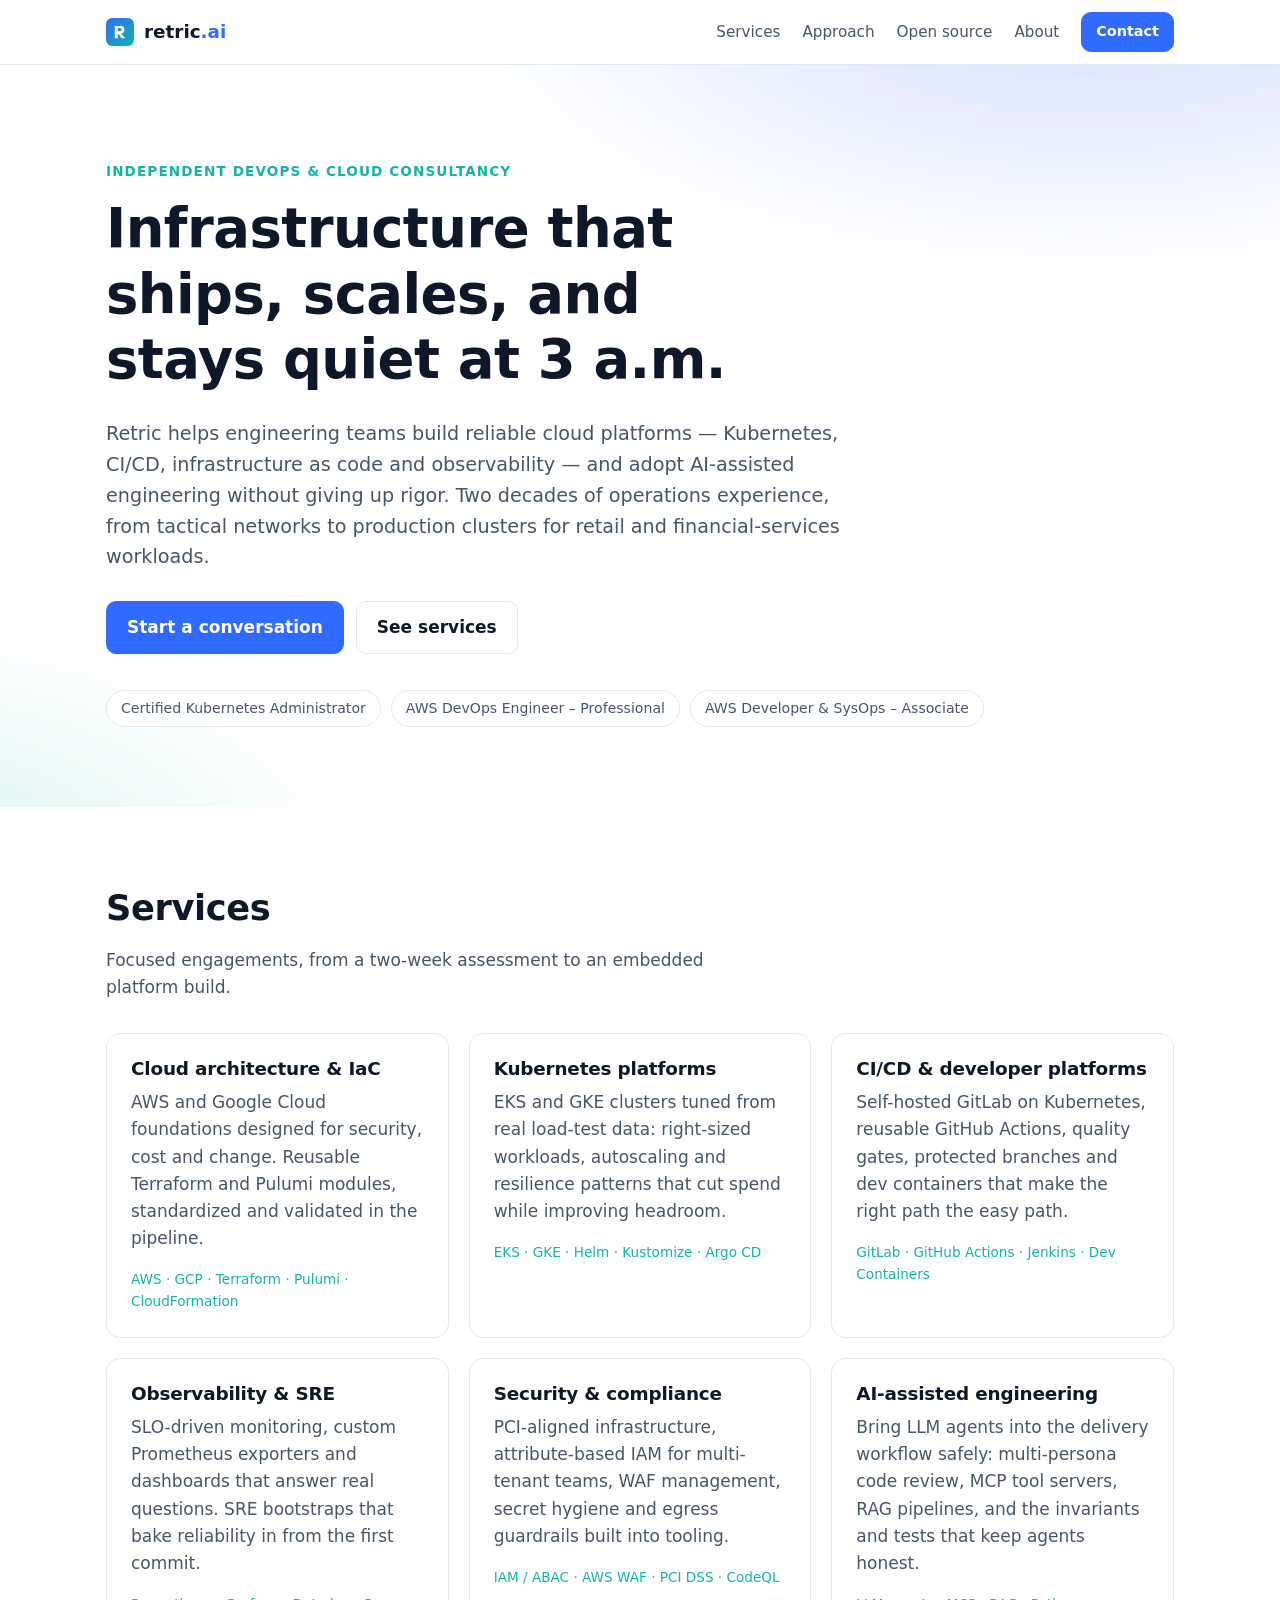
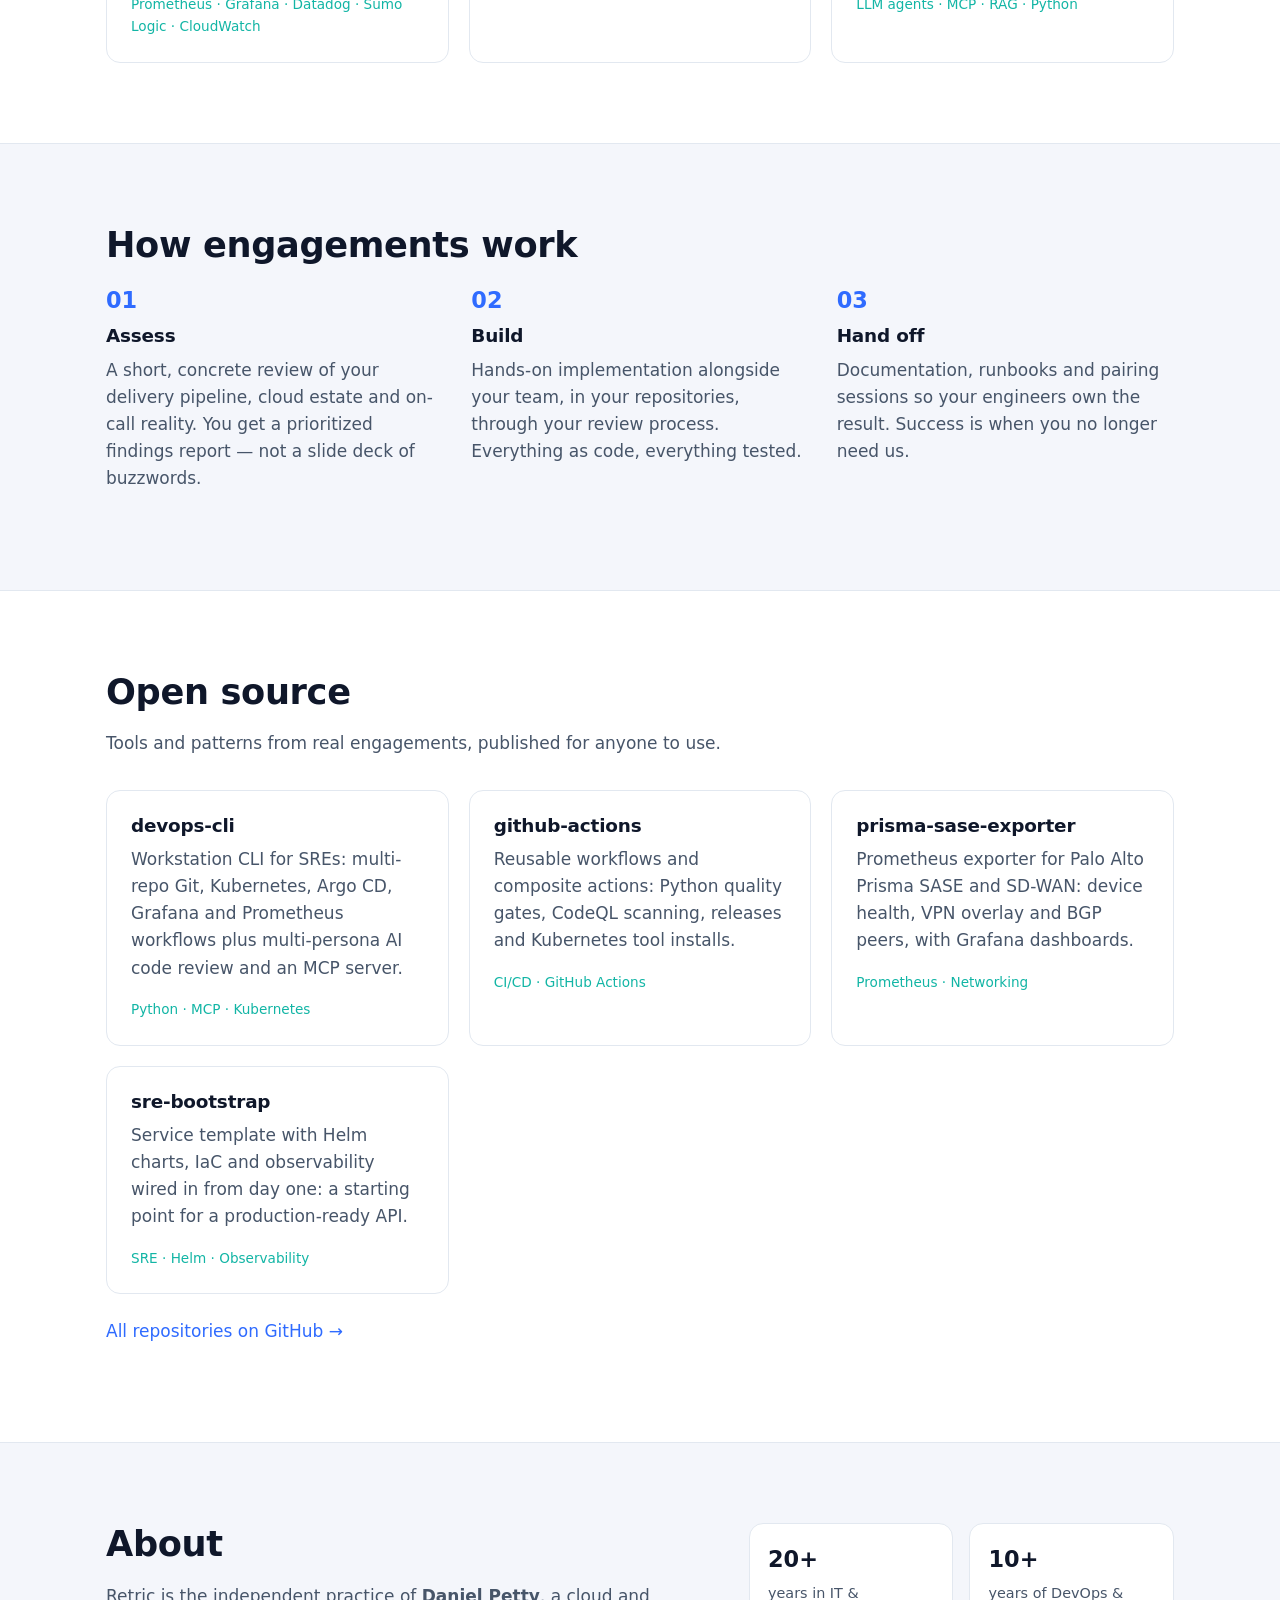
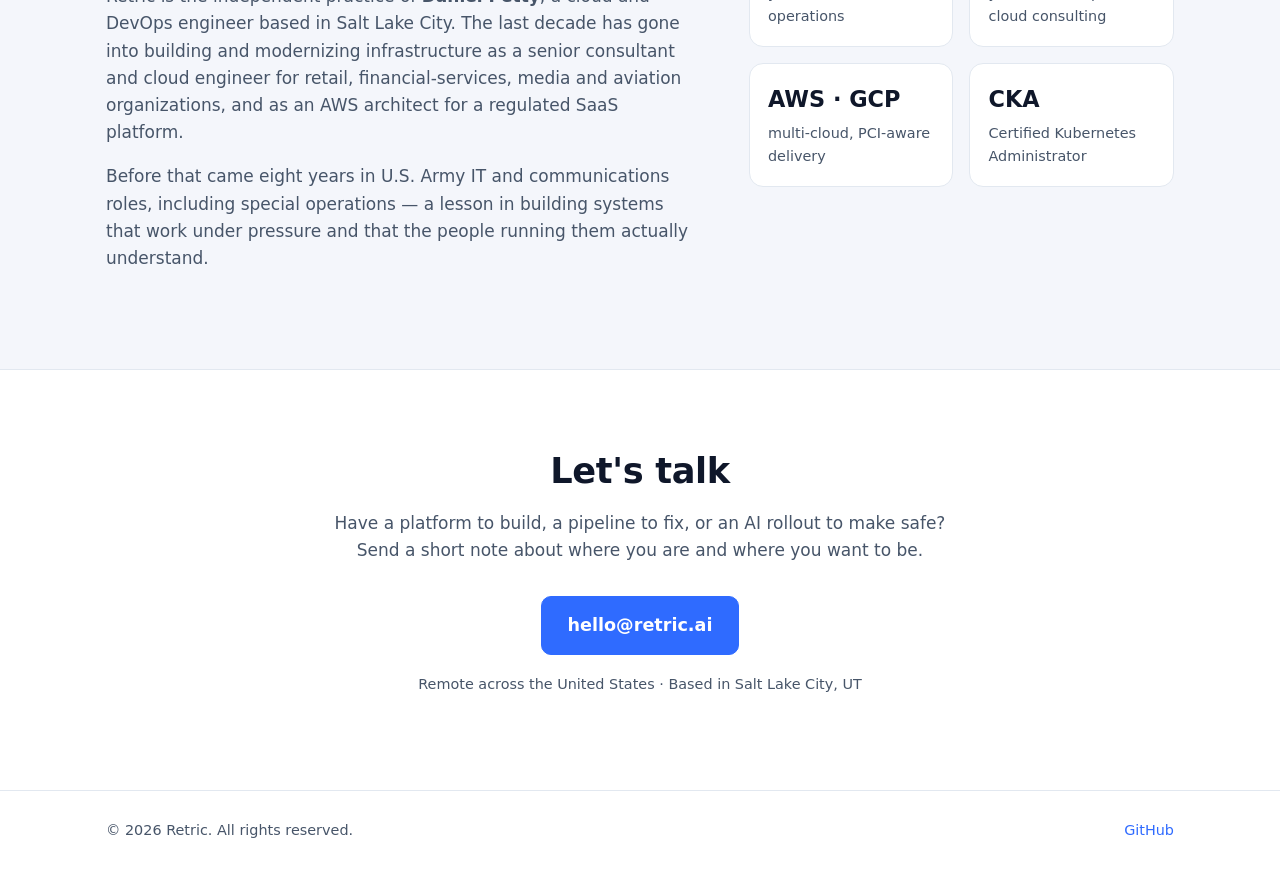
==== index.html @ 3313aa56 "feat: initial retric.ai static site with GitHub Pages deploy Co-Authored-By: Claude Opus 5.5 <norepl" ====
<!doctype html>
<html lang="en">
<head>
  <meta charset="utf-8">
  <meta name="viewport" content="width=device-width, initial-scale=1">
  <title>Retric — DevOps, Cloud &amp; Kubernetes Consulting</title>
  <meta name="description" content="Retric is an independent DevOps consultancy: cloud architecture, Kubernetes platforms, CI/CD, infrastructure as code, observability and AI-assisted engineering.">
  <link rel="canonical" href="https://retric.ai/">
  <meta property="og:type" content="website">
  <meta property="og:title" content="Retric — DevOps, Cloud & Kubernetes Consulting">
  <meta property="og:description" content="Independent consultancy for cloud infrastructure, Kubernetes platforms, CI/CD and SRE.">
  <meta property="og:url" content="https://retric.ai/">
  <meta name="theme-color" content="#0b1020">
  <link rel="icon" href="assets/favicon.svg" type="image/svg+xml">
  <link rel="stylesheet" href="assets/site.css">
  <script type="application/ld+json">
  {
    "@context": "https://schema.org",
    "@type": "ProfessionalService",
    "name": "Retric",
    "url": "https://retric.ai/",
    "founder": {"@type": "Person", "name": "Daniel Petty"},
    "areaServed": "Remote — United States",
    "address": {"@type": "PostalAddress", "addressLocality": "Salt Lake City", "addressRegion": "UT", "addressCountry": "US"},
    "knowsAbout": ["DevOps", "Kubernetes", "AWS", "Google Cloud", "Terraform", "CI/CD", "Site Reliability Engineering", "Observability"]
  }
  </script>
</head>
<body>
  <a class="skip" href="#main">Skip to content</a>

  <header class="site-header">
    <div class="wrap nav">
      <a class="brand" href="#top" aria-label="Retric home">
        <img src="assets/favicon.svg" alt="" width="28" height="28">
        <span>retric<span class="dot">.ai</span></span>
      </a>
      <nav aria-label="Primary">
        <a href="#services">Services</a>
        <a href="#approach">Approach</a>
        <a href="#work">Open source</a>
        <a href="#about">About</a>
        <a class="btn btn-sm" href="#contact">Contact</a>
      </nav>
    </div>
  </header>

  <main id="main">
    <section class="hero" id="top">
      <div class="wrap">
        <p class="eyebrow">Independent DevOps &amp; Cloud Consultancy</p>
        <h1>Infrastructure that ships, scales, and stays quiet at 3&nbsp;a.m.</h1>
        <p class="lede">
          Retric helps engineering teams build reliable cloud platforms — Kubernetes, CI/CD,
          infrastructure as code and observability — and adopt AI-assisted engineering without
          giving up rigor. Two decades of operations experience, from tactical networks to
          production clusters for retail and financial-services workloads.
        </p>
        <div class="cta">
          <a class="btn" href="#contact">Start a conversation</a>
          <a class="btn btn-ghost" href="#services">See services</a>
        </div>
        <ul class="badges" aria-label="Certifications">
          <li>Certified Kubernetes Administrator</li>
          <li>AWS DevOps Engineer – Professional</li>
          <li>AWS Developer &amp; SysOps – Associate</li>
        </ul>
      </div>
    </section>

    <section id="services" class="section">
      <div class="wrap">
        <h2>Services</h2>
        <p class="section-lede">Focused engagements, from a two-week assessment to an embedded platform build.</p>
        <div class="grid">
          <article class="card">
            <h3>Cloud architecture &amp; IaC</h3>
            <p>AWS and Google Cloud foundations designed for security, cost and change. Reusable Terraform and Pulumi modules, standardized and validated in the pipeline.</p>
            <p class="tags">AWS · GCP · Terraform · Pulumi · CloudFormation</p>
          </article>
          <article class="card">
            <h3>Kubernetes platforms</h3>
            <p>EKS and GKE clusters tuned from real load-test data: right-sized workloads, autoscaling and resilience patterns that cut spend while improving headroom.</p>
            <p class="tags">EKS · GKE · Helm · Kustomize · Argo CD</p>
          </article>
          <article class="card">
            <h3>CI/CD &amp; developer platforms</h3>
            <p>Self-hosted GitLab on Kubernetes, reusable GitHub Actions, quality gates, protected branches and dev containers that make the right path the easy path.</p>
            <p class="tags">GitLab · GitHub Actions · Jenkins · Dev Containers</p>
          </article>
          <article class="card">
            <h3>Observability &amp; SRE</h3>
            <p>SLO-driven monitoring, custom Prometheus exporters and dashboards that answer real questions. SRE bootstraps that bake reliability in from the first commit.</p>
            <p class="tags">Prometheus · Grafana · Datadog · Sumo Logic · CloudWatch</p>
          </article>
          <article class="card">
            <h3>Security &amp; compliance</h3>
            <p>PCI-aligned infrastructure, attribute-based IAM for multi-tenant teams, WAF management, secret hygiene and egress guardrails built into tooling.</p>
            <p class="tags">IAM / ABAC · AWS WAF · PCI DSS · CodeQL</p>
          </article>
          <article class="card">
            <h3>AI-assisted engineering</h3>
            <p>Bring LLM agents into the delivery workflow safely: multi-persona code review, MCP tool servers, RAG pipelines, and the invariants and tests that keep agents honest.</p>
            <p class="tags">LLM agents · MCP · RAG · Python</p>
          </article>
        </div>
      </div>
    </section>

    <section id="approach" class="section alt">
      <div class="wrap">
        <h2>How engagements work</h2>
        <ol class="steps">
          <li>
            <h3>Assess</h3>
            <p>A short, concrete review of your delivery pipeline, cloud estate and on-call reality. You get a prioritized findings report — not a slide deck of buzzwords.</p>
          </li>
          <li>
            <h3>Build</h3>
            <p>Hands-on implementation alongside your team, in your repositories, through your review process. Everything as code, everything tested.</p>
          </li>
          <li>
            <h3>Hand off</h3>
            <p>Documentation, runbooks and pairing sessions so your engineers own the result. Success is when you no longer need us.</p>
          </li>
        </ol>
      </div>
    </section>

    <section id="work" class="section">
      <div class="wrap">
        <h2>Open source</h2>
        <p class="section-lede">Tools and patterns from real engagements, published for anyone to use.</p>
        <div class="grid">
          <a class="card link-card" href="https://github.com/retric-ai/devops-cli">
            <h3>devops-cli</h3>
            <p>Workstation CLI for SREs: multi-repo Git, Kubernetes, Argo CD, Grafana and Prometheus workflows plus multi-persona AI code review and an MCP server.</p>
            <p class="tags">Python · MCP · Kubernetes</p>
          </a>
          <a class="card link-card" href="https://github.com/retric-ai/github-actions">
            <h3>github-actions</h3>
            <p>Reusable workflows and composite actions: Python quality gates, CodeQL scanning, releases and Kubernetes tool installs.</p>
            <p class="tags">CI/CD · GitHub Actions</p>
          </a>
          <a class="card link-card" href="https://github.com/retric-ai/prisma-sase-exporter">
            <h3>prisma-sase-exporter</h3>
            <p>Prometheus exporter for Palo Alto Prisma SASE and SD-WAN: device health, VPN overlay and BGP peers, with Grafana dashboards.</p>
            <p class="tags">Prometheus · Networking</p>
          </a>
          <a class="card link-card" href="https://github.com/retric-ai/sre-bootstrap">
            <h3>sre-bootstrap</h3>
            <p>Service template with Helm charts, IaC and observability wired in from day one: a starting point for a production-ready API.</p>
            <p class="tags">SRE · Helm · Observability</p>
          </a>
        </div>
        <p class="more"><a href="https://github.com/retric-ai">All repositories on GitHub →</a></p>
      </div>
    </section>

    <section id="about" class="section alt">
      <div class="wrap about">
        <div>
          <h2>About</h2>
          <p>
            Retric is the independent practice of <strong>Daniel Petty</strong>, a cloud and DevOps
            engineer based in Salt Lake City. The last decade has gone into building and
            modernizing infrastructure as a senior consultant and cloud engineer for retail,
            financial-services, media and aviation organizations, and as an AWS architect
            for a regulated SaaS platform.
          </p>
          <p>
            Before that came eight years in U.S. Army IT and communications roles, including
            special operations — a lesson in building systems that work under pressure and that
            the people running them actually understand.
          </p>
        </div>
        <dl class="facts">
          <div><dt>20+</dt><dd>years in IT &amp; operations</dd></div>
          <div><dt>10+</dt><dd>years of DevOps &amp; cloud consulting</dd></div>
          <div><dt>AWS · GCP</dt><dd>multi-cloud, PCI-aware delivery</dd></div>
          <div><dt>CKA</dt><dd>Certified Kubernetes Administrator</dd></div>
        </dl>
      </div>
    </section>

    <section id="contact" class="section contact">
      <div class="wrap">
        <h2>Let's talk</h2>
        <p class="section-lede">Have a platform to build, a pipeline to fix, or an AI rollout to make safe? Send a short note about where you are and where you want to be.</p>
        <a class="btn btn-lg" href="mailto:hello@retric.ai">hello@retric.ai</a>
        <p class="small">Remote across the United States · Based in Salt Lake City, UT</p>
      </div>
    </section>
  </main>

  <footer class="site-footer">
    <div class="wrap">
      <p>© <span id="year">2026</span> Retric. All rights reserved.</p>
      <p><a href="https://github.com/retric-ai">GitHub</a></p>
    </div>
  </footer>
  <script>document.getElementById('year').textContent = new Date().getFullYear();</script>
</body>
</html>
---- assets/site.css ----
:root {
  --bg: #ffffff;
  --bg-alt: #f4f6fb;
  --fg: #0f172a;
  --muted: #475569;
  --line: #e2e8f0;
  --card: #ffffff;
  --accent: #2f6bff;
  --accent-2: #12b5a5;
  --accent-fg: #ffffff;
  --radius: 14px;
  --maxw: 1100px;
  color-scheme: light;
}
@media (prefers-color-scheme: dark) {
  :root {
    --bg: #0b1020;
    --bg-alt: #10172b;
    --fg: #e6eaf3;
    --muted: #9aa6bd;
    --line: #1f2a44;
    --card: #121a30;
    --accent: #5b8cff;
    --accent-2: #2dd4bf;
    --accent-fg: #0b1020;
    color-scheme: dark;
  }
}

* { box-sizing: border-box; }
html { scroll-behavior: smooth; scroll-padding-top: 72px; }
body {
  margin: 0;
  background: var(--bg);
  color: var(--fg);
  font: 17px/1.6 ui-sans-serif, system-ui, -apple-system, "Segoe UI", Roboto, "Helvetica Neue", Arial, sans-serif;
  -webkit-font-smoothing: antialiased;
}
a { color: var(--accent); text-decoration: none; }
a:hover { text-decoration: underline; }
h1, h2, h3 { line-height: 1.2; margin: 0 0 .5em; letter-spacing: -0.01em; }
h1 { font-size: clamp(2rem, 5vw, 3.4rem); max-width: 18ch; }
h2 { font-size: clamp(1.6rem, 3vw, 2.2rem); }
h3 { font-size: 1.15rem; }
p { margin: 0 0 1em; }

.wrap { max-width: var(--maxw); margin: 0 auto; padding: 0 16px; }
.skip { position: absolute; left: -999px; }
.skip:focus { left: 16px; top: 8px; background: var(--card); padding: 8px 12px; z-index: 10; }

.site-header {
  position: sticky; top: 0; z-index: 5;
  background: color-mix(in srgb, var(--bg) 85%, transparent);
  backdrop-filter: blur(10px);
  border-bottom: 1px solid var(--line);
}
.nav { display: flex; align-items: center; justify-content: space-between; height: 64px; gap: 16px; }
.brand { display: flex; align-items: center; gap: 10px; font-weight: 700; font-size: 1.15rem; color: var(--fg); }
.brand:hover { text-decoration: none; }
.brand .dot { color: var(--accent); }
nav { display: flex; align-items: center; gap: 22px; }
nav a { color: var(--muted); font-size: .95rem; }
nav a:hover { color: var(--fg); text-decoration: none; }

.btn {
  display: inline-block; background: var(--accent); color: var(--accent-fg);
  padding: 12px 20px; border-radius: 10px; font-weight: 600; border: 1px solid var(--accent);
}
.btn:hover { text-decoration: none; filter: brightness(1.08); }
nav a.btn { color: var(--accent-fg); }
.btn-sm { padding: 7px 14px; font-size: .9rem; }
.btn-lg { padding: 14px 26px; font-size: 1.1rem; }
.btn-ghost { background: transparent; color: var(--fg); border-color: var(--line); }

.hero {
  padding: 96px 0 80px;
  background:
    radial-gradient(900px 400px at 85% -10%, color-mix(in srgb, var(--accent) 22%, transparent), transparent 70%),
    radial-gradient(700px 360px at -10% 110%, color-mix(in srgb, var(--accent-2) 18%, transparent), transparent 70%);
}
.eyebrow { color: var(--accent-2); font-weight: 600; text-transform: uppercase; letter-spacing: .08em; font-size: .85rem; }
.lede { font-size: 1.2rem; color: var(--muted); max-width: 62ch; }
.cta { display: flex; gap: 12px; flex-wrap: wrap; margin: 28px 0 36px; }
.badges { list-style: none; padding: 0; margin: 0; display: flex; flex-wrap: wrap; gap: 10px; }
.badges li { border: 1px solid var(--line); background: var(--card); border-radius: 999px; padding: 6px 14px; font-size: .88rem; color: var(--muted); }

.section { padding: 80px 0; }
.section.alt { background: var(--bg-alt); border-block: 1px solid var(--line); }
.section-lede { color: var(--muted); max-width: 60ch; margin-bottom: 32px; }

.grid { display: grid; grid-template-columns: repeat(auto-fill, minmax(290px, 1fr)); gap: 20px; }
.card { background: var(--card); border: 1px solid var(--line); border-radius: var(--radius); padding: 24px; }
.card p { color: var(--muted); }
.card .tags { font-size: .85rem; color: var(--accent-2); margin: 0; }
.link-card { display: block; color: inherit; transition: border-color .15s, transform .15s; }
.link-card:hover { text-decoration: none; border-color: var(--accent); transform: translateY(-2px); }
.link-card h3 { color: var(--fg); }
.more { margin-top: 24px; }

.steps { list-style: none; padding: 0; margin: 0; display: grid; grid-template-columns: repeat(auto-fit, minmax(260px, 1fr)); gap: 28px; counter-reset: step; }
.steps li { counter-increment: step; }
.steps li::before {
  content: counter(step, decimal-leading-zero);
  display: block; font-weight: 700; color: var(--accent); font-size: 1.4rem; margin-bottom: 6px;
}
.steps p { color: var(--muted); }

.about { display: grid; grid-template-columns: 1.4fr 1fr; gap: 48px; align-items: start; }
.about p { color: var(--muted); }
.facts { display: grid; grid-template-columns: 1fr 1fr; gap: 16px; margin: 0; }
.facts div { background: var(--card); border: 1px solid var(--line); border-radius: var(--radius); padding: 18px; }
.facts dt { font-weight: 700; font-size: 1.4rem; color: var(--fg); }
.facts dd { margin: 4px 0 0; color: var(--muted); font-size: .9rem; }

.contact { text-align: center; }
.contact .section-lede { margin-inline: auto; }
.small { color: var(--muted); font-size: .9rem; margin-top: 18px; }

.site-footer { border-top: 1px solid var(--line); padding: 28px 0; color: var(--muted); font-size: .9rem; }
.site-footer .wrap { display: flex; justify-content: space-between; flex-wrap: wrap; gap: 12px; }
.site-footer p { margin: 0; }

@media (max-width: 760px) {
  nav a:not(.btn) { display: none; }
  .hero { padding: 64px 0 56px; }
  .section { padding: 56px 0; }
  .about { grid-template-columns: 1fr; gap: 28px; }
}
@media (prefers-reduced-motion: reduce) {
  html { scroll-behavior: auto; }
  .link-card { transition: none; }
}
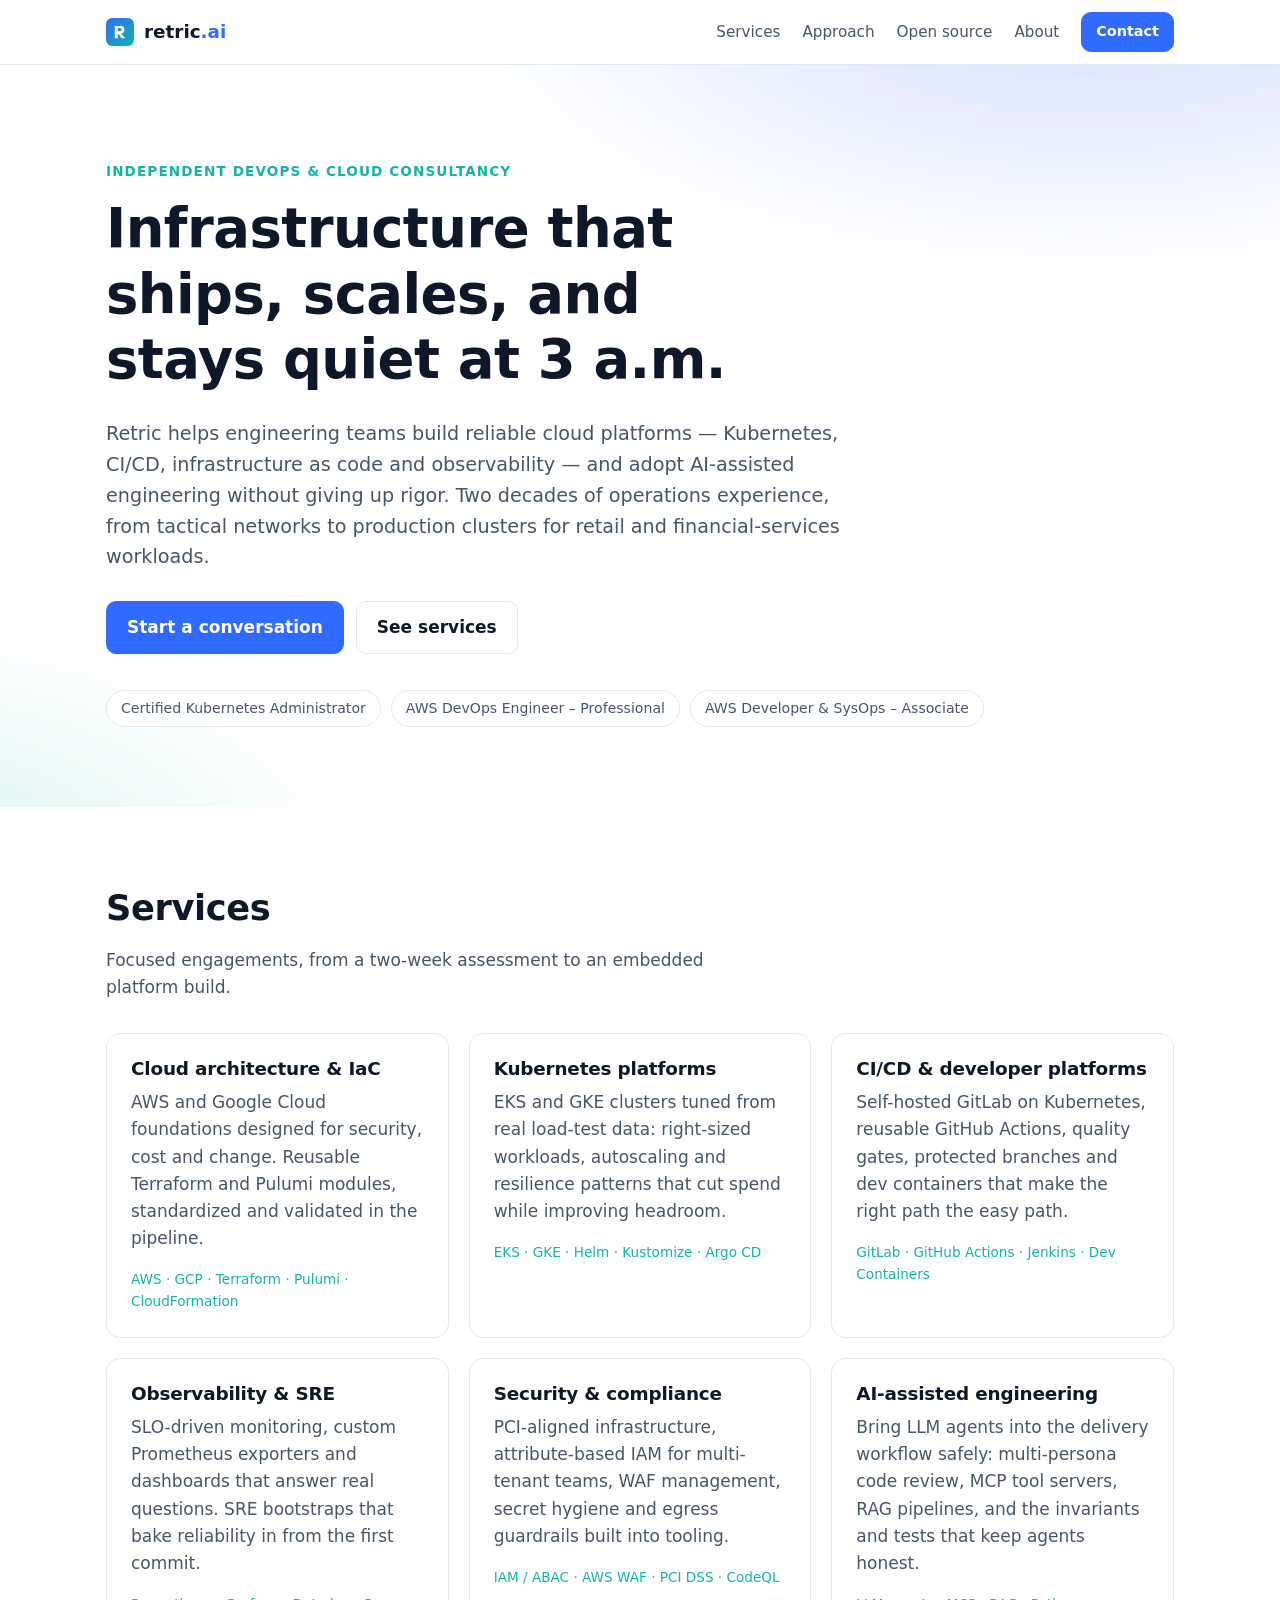
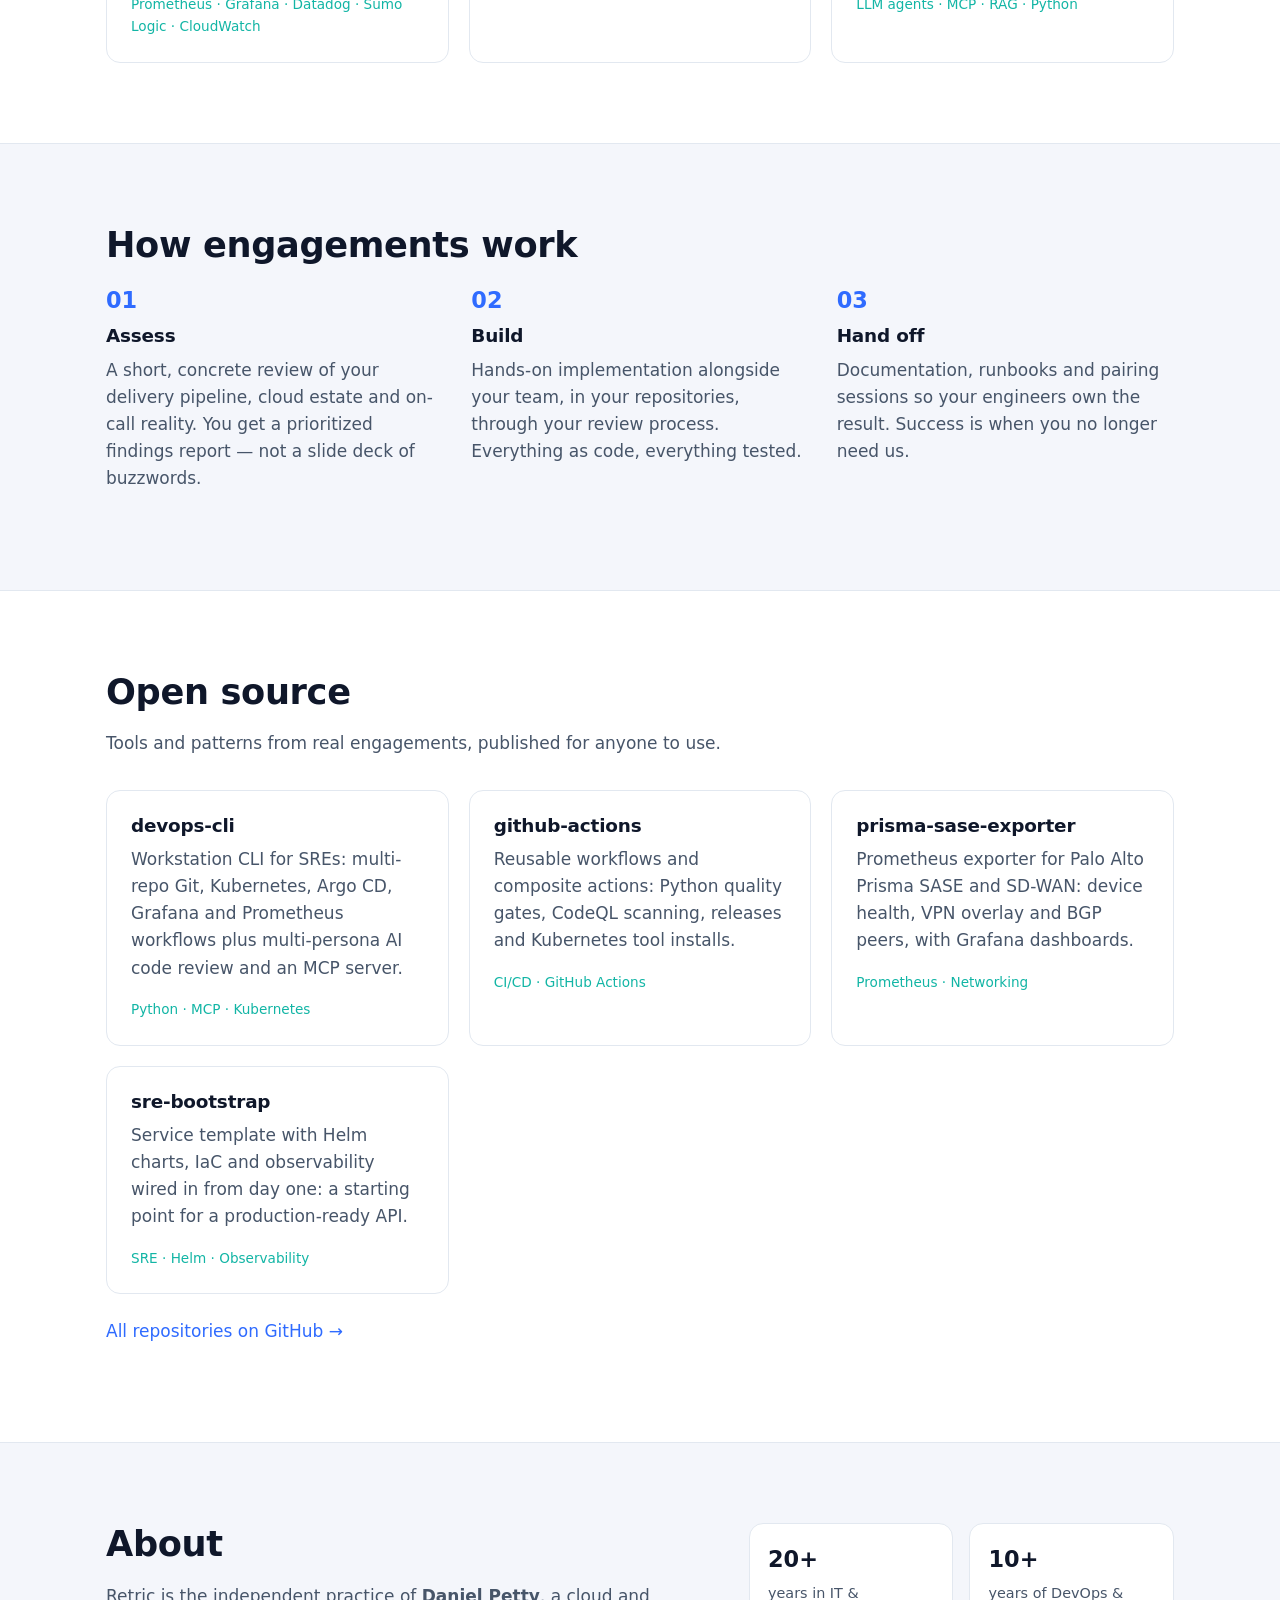
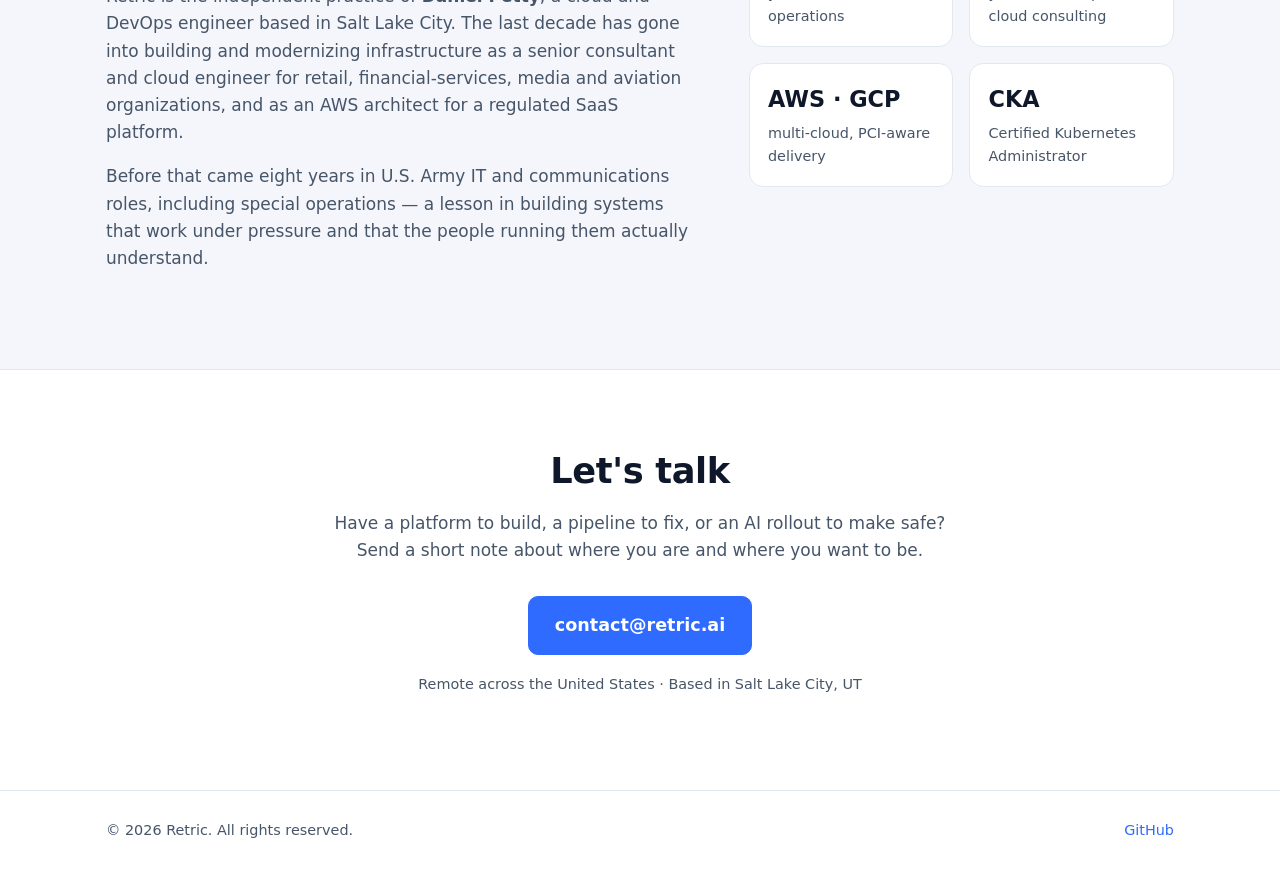
==== commit 304de61f: "fix: use contact@retric.ai as the contact address Co-Authored-By: Claude Opus 5.5 <noreply@anthropic" ====
--- a/index.html
+++ b/index.html
@@ -187,7 +187,7 @@
       <div class="wrap">
         <h2>Let's talk</h2>
         <p class="section-lede">Have a platform to build, a pipeline to fix, or an AI rollout to make safe? Send a short note about where you are and where you want to be.</p>
-        <a class="btn btn-lg" href="mailto:hello@retric.ai">hello@retric.ai</a>
+        <a class="btn btn-lg" href="mailto:contact@retric.ai">contact@retric.ai</a>
         <p class="small">Remote across the United States · Based in Salt Lake City, UT</p>
       </div>
     </section>
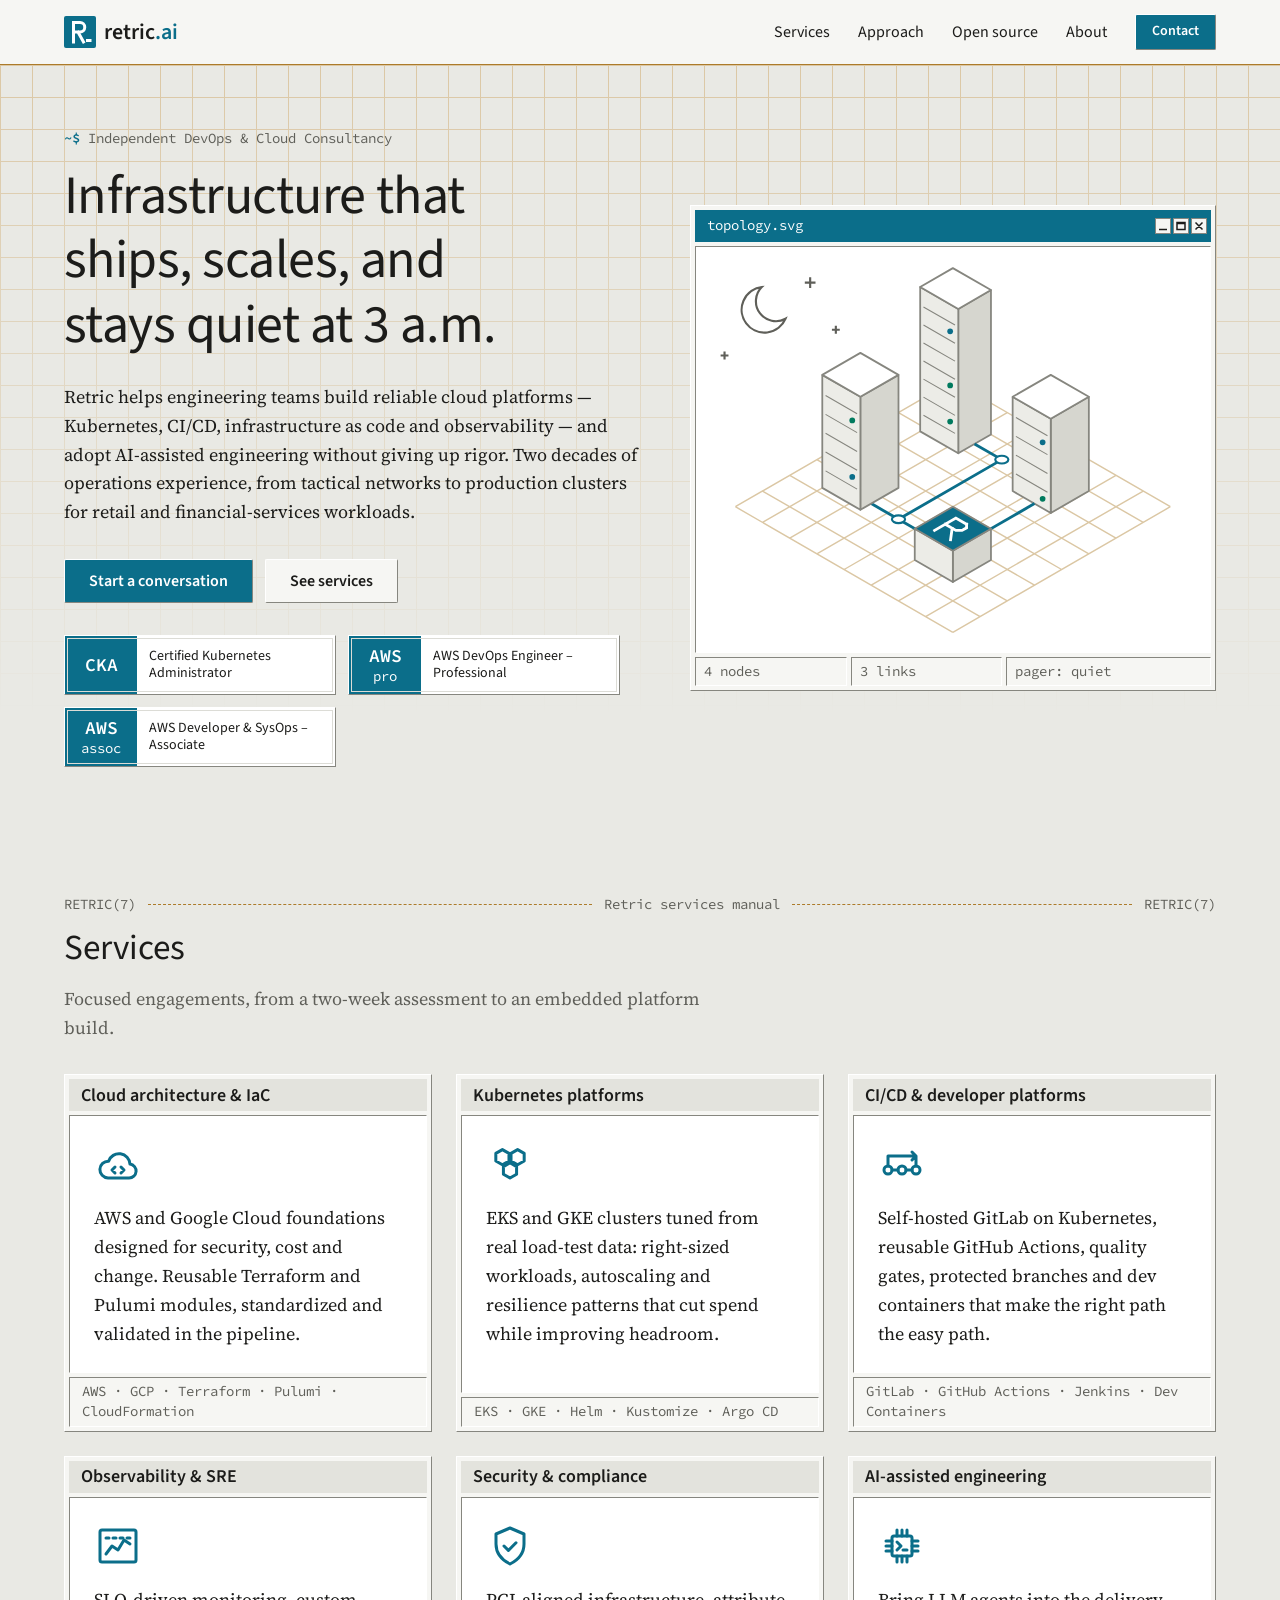
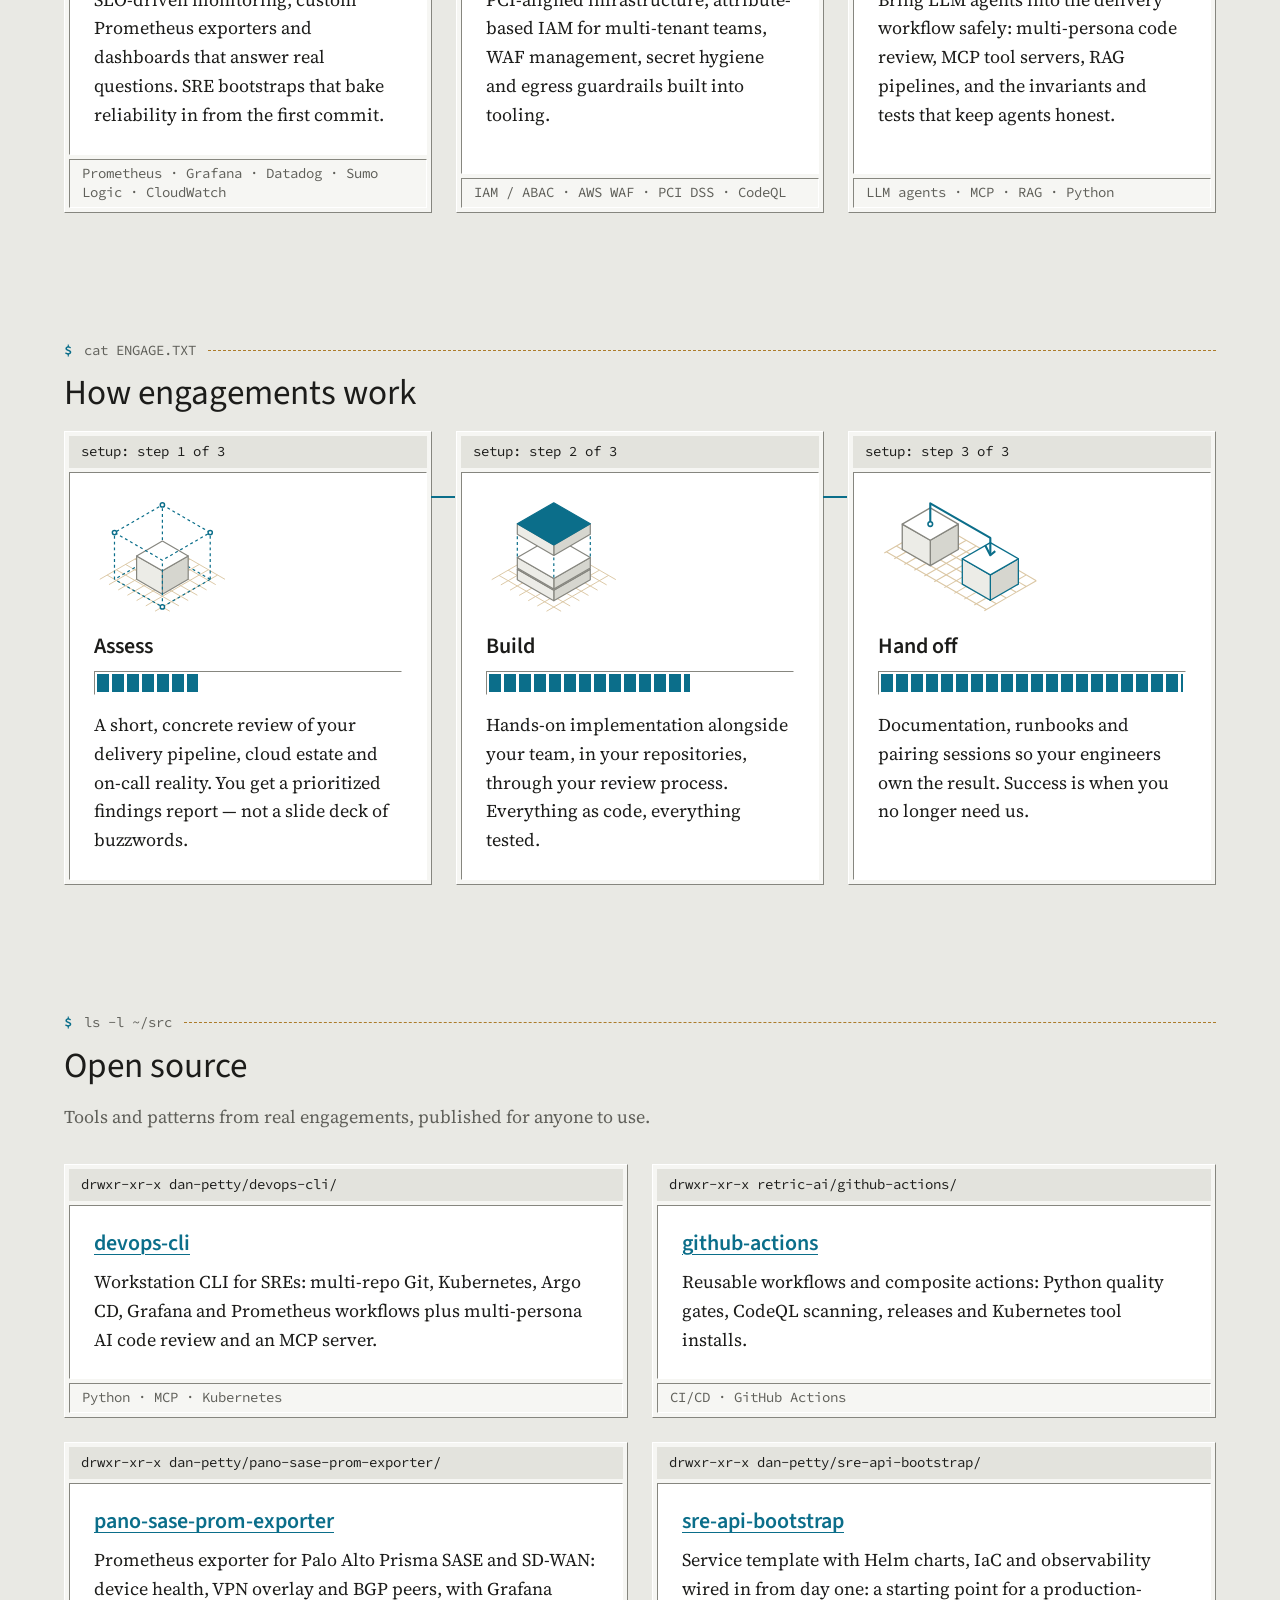
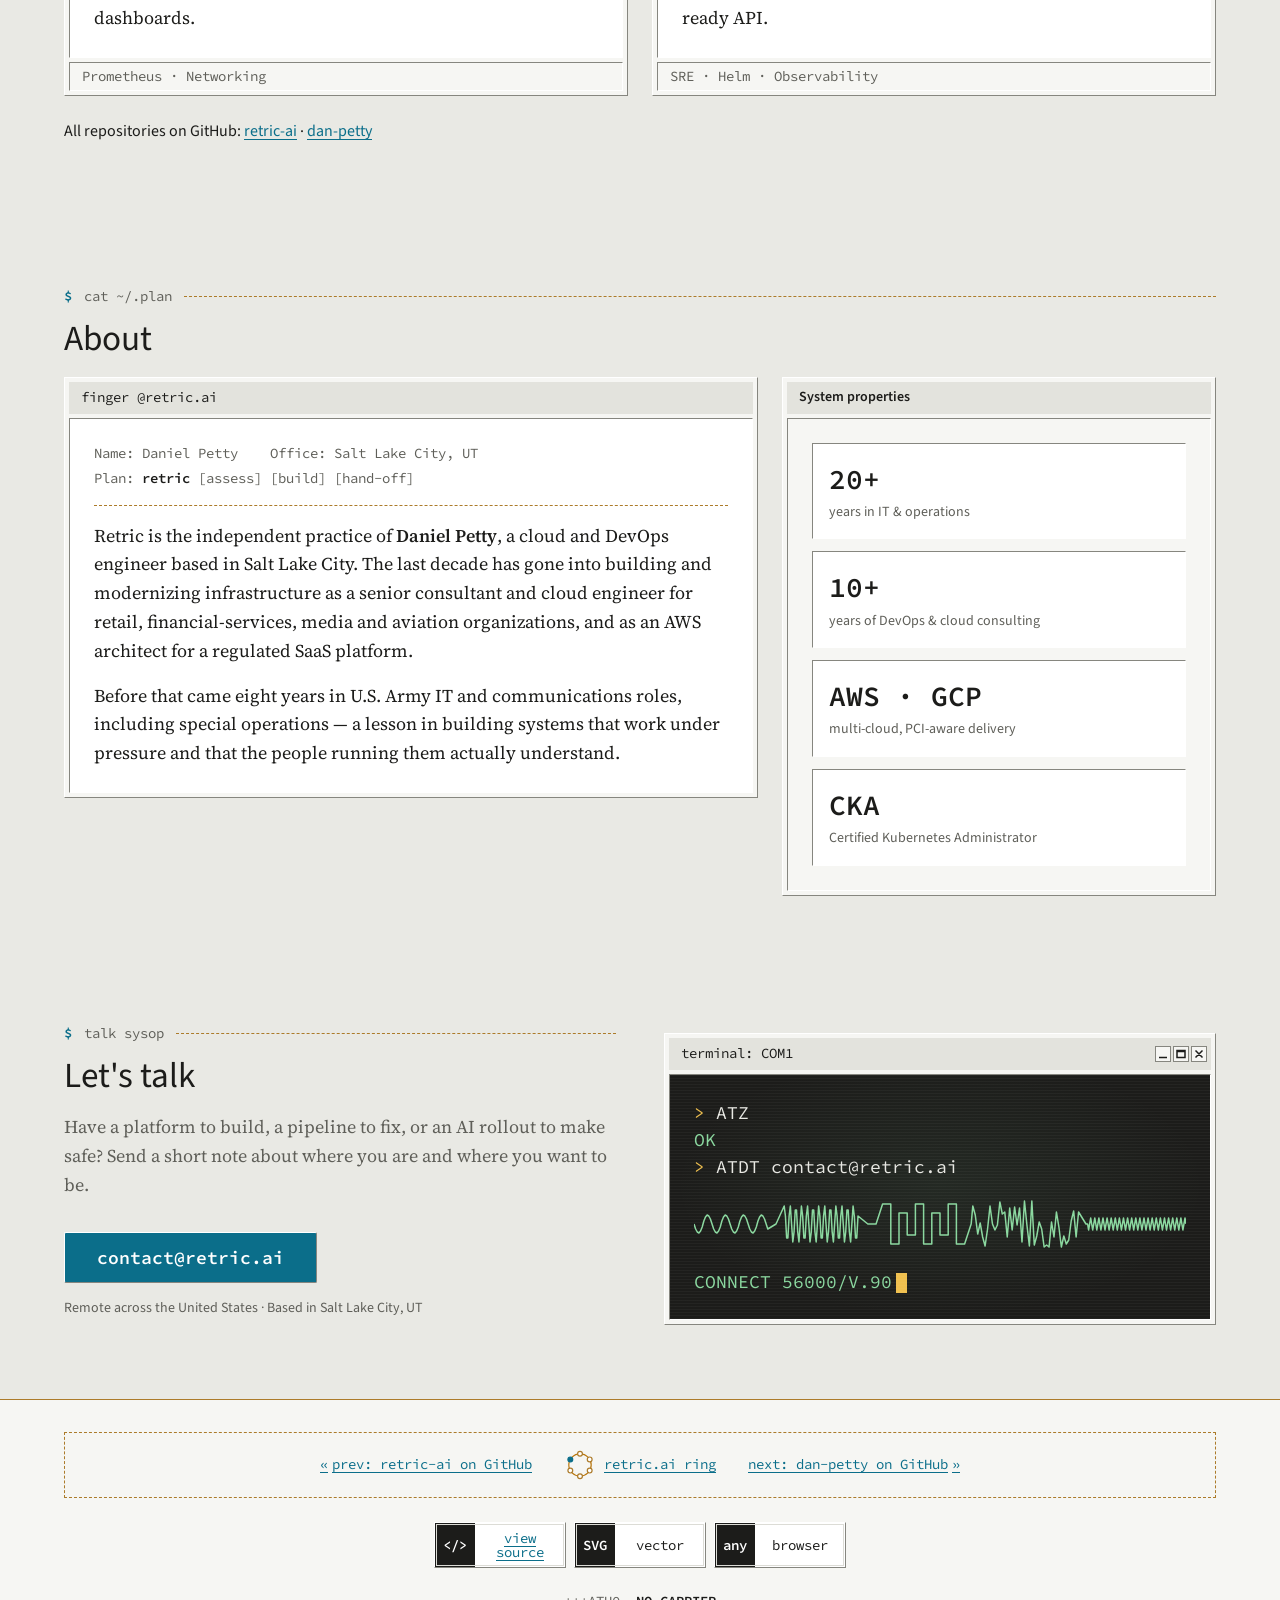
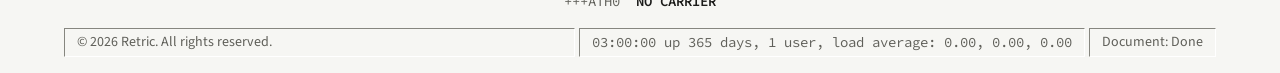
==== commit 475d24d3: "feat: rebuild the site in the "early web" style Rebuild the main page and the 404 page as "early web" ====
--- a/index.html
+++ b/index.html
@@ -2,7 +2,7 @@
 <html lang="en">
 <head>
   <meta charset="utf-8">
-  <meta name="viewport" content="width=device-width, initial-scale=1">
+  <meta name="viewport" content="width=device-width, initial-scale=1, viewport-fit=cover">
   <title>Retric — DevOps, Cloud &amp; Kubernetes Consulting</title>
   <meta name="description" content="Retric is an independent DevOps consultancy: cloud architecture, Kubernetes platforms, CI/CD, infrastructure as code, observability and AI-assisted engineering.">
   <link rel="canonical" href="https://retric.ai/">
@@ -10,8 +10,15 @@
   <meta property="og:title" content="Retric — DevOps, Cloud & Kubernetes Consulting">
   <meta property="og:description" content="Independent consultancy for cloud infrastructure, Kubernetes platforms, CI/CD and SRE.">
   <meta property="og:url" content="https://retric.ai/">
-  <meta name="theme-color" content="#0b1020">
+  <meta name="color-scheme" content="light dark">
+  <!-- theme-color cannot read CSS variables: the values are copies of --site-desktop (tokens.css). Change them when that token changes. -->
+  <meta name="theme-color" content="#e9e9e4" media="(prefers-color-scheme: light)">
+  <meta name="theme-color" content="#0f0f0e" media="(prefers-color-scheme: dark)">
   <link rel="icon" href="assets/favicon.svg" type="image/svg+xml">
+  <link rel="preconnect" href="https://fonts.googleapis.com">
+  <link rel="preconnect" href="https://fonts.gstatic.com" crossorigin>
+  <link rel="stylesheet" href="https://fonts.googleapis.com/css2?family=Source+Code+Pro:wght@400;600&amp;family=Source+Sans+3:wght@400;600&amp;family=Source+Serif+4:opsz,wght@8..60,400;8..60,600&amp;display=swap">
+  <link rel="stylesheet" href="assets/tokens.css">
   <link rel="stylesheet" href="assets/site.css">
   <script type="application/ld+json">
   {
@@ -27,101 +34,186 @@
   </script>
 </head>
 <body>
+  <svg class="sprite" aria-hidden="true" focusable="false">
+    <symbol id="mark" viewBox="0 0 32 32">
+      <rect class="mk-bg" width="32" height="32" rx="2"/>
+      <path class="mk-fg" d="M9.5 26V6.5H16a4.75 4.75 0 0 1 0 9.5H9.5M14 16l5.5 10"/>
+      <rect class="mk-cur" x="22" y="23" width="5.5" height="3"/>
+    </symbol>
+    <symbol id="ctl" viewBox="0 0 52 16">
+      <g class="ctl-btn"><rect x=".5" y=".5" width="15" height="15"/><rect x="18.5" y=".5" width="15" height="15"/><rect x="36.5" y=".5" width="15" height="15"/></g>
+      <path class="ctl-glyph" d="M4 11.5h8M22 4.5h8v7h-8zM22 5.5h8M40.5 4.5l7 7M47.5 4.5l-7 7"/>
+    </symbol>
+    <symbol id="i-cloud" viewBox="0 0 24 24"><g class="ico-g"><path d="M7 19h10.5a3.5 3.5 0 0 0 .5-6.97A5.5 5.5 0 0 0 7.3 10.6 4.2 4.2 0 0 0 7 19z"/><path d="M10.5 13.5 9 15l1.5 1.5M13.5 13.5 15 15l-1.5 1.5"/></g></symbol>
+    <symbol id="i-pods" viewBox="0 0 24 24"><g class="ico-g"><path d="M8.20 4.80 L11.49 6.70 L11.49 10.50 L8.20 12.40 L4.91 10.50 L4.91 6.70Z M15.80 4.80 L19.09 6.70 L19.09 10.50 L15.80 12.40 L12.51 10.50 L12.51 6.70Z M12.00 11.40 L15.29 13.30 L15.29 17.10 L12.00 19.00 L8.71 17.10 L8.71 13.30Z"/></g></symbol>
+    <symbol id="i-pipe" viewBox="0 0 24 24"><g class="ico-g"><circle cx="5" cy="15" r="2"/><circle cx="12" cy="15" r="2"/><circle cx="19" cy="15" r="2"/><path d="M7 15h3M14 15h3M5 13V8h14v5M17 6l2 2-2 2"/></g></symbol>
+    <symbol id="i-scope" viewBox="0 0 24 24"><g class="ico-g"><rect x="3" y="4" width="18" height="16" rx="1"/><path d="M6 16l3-4 3 2 3-5 3 2"/><path d="M6 8h12" stroke-dasharray="1.5 2"/></g></symbol>
+    <symbol id="i-shield" viewBox="0 0 24 24"><g class="ico-g"><path d="M12 3l7 3v5c0 4.5-3 8-7 10-4-2-7-5.5-7-10V6z"/><path d="M9 12l2.2 2.2L15 10.4"/></g></symbol>
+    <symbol id="i-chip" viewBox="0 0 24 24"><g class="ico-g"><rect x="7" y="7" width="10" height="10" rx="1"/><path d="M9.5 4v3M12 4v3M14.5 4v3M9.5 17v3M12 17v3M14.5 17v3M4 9.5h3M4 12h3M4 14.5h3M17 9.5h3M17 12h3M17 14.5h3"/><path d="M9.5 10l2 2-2 2M12.5 14h2"/></g></symbol>
+  </svg>
+
   <a class="skip" href="#main">Skip to content</a>
 
   <header class="site-header">
-    <div class="wrap nav">
-      <a class="brand" href="#top" aria-label="Retric home">
-        <img src="assets/favicon.svg" alt="" width="28" height="28">
-        <span>retric<span class="dot">.ai</span></span>
+    <div class="wrap menubar">
+      <a class="brand" href="#top" aria-label="retric.ai home">
+        <svg class="brand-mark" aria-hidden="true" focusable="false"><use href="#mark"/></svg>
+        <span>retric<span class="tld">.ai</span></span>
       </a>
-      <nav aria-label="Primary">
+      <nav class="menu" aria-label="Primary">
         <a href="#services">Services</a>
         <a href="#approach">Approach</a>
         <a href="#work">Open source</a>
         <a href="#about">About</a>
-        <a class="btn btn-sm" href="#contact">Contact</a>
       </nav>
+      <a class="btn btn-primary btn-sm menubar-cta" href="#contact">Contact</a>
     </div>
   </header>
 
   <main id="main">
     <section class="hero" id="top">
-      <div class="wrap">
-        <p class="eyebrow">Independent DevOps &amp; Cloud Consultancy</p>
-        <h1>Infrastructure that ships, scales, and stays quiet at 3&nbsp;a.m.</h1>
-        <p class="lede">
-          Retric helps engineering teams build reliable cloud platforms — Kubernetes, CI/CD,
-          infrastructure as code and observability — and adopt AI-assisted engineering without
-          giving up rigor. Two decades of operations experience, from tactical networks to
-          production clusters for retail and financial-services workloads.
-        </p>
-        <div class="cta">
-          <a class="btn" href="#contact">Start a conversation</a>
-          <a class="btn btn-ghost" href="#services">See services</a>
-        </div>
-        <ul class="badges" aria-label="Certifications">
-          <li>Certified Kubernetes Administrator</li>
-          <li>AWS DevOps Engineer – Professional</li>
-          <li>AWS Developer &amp; SysOps – Associate</li>
-        </ul>
+      <div class="wrap hero-grid">
+        <div class="hero-copy">
+          <p class="eyebrow"><span class="prompt" aria-hidden="true">~$</span> Independent DevOps &amp; Cloud Consultancy</p>
+          <h1>Infrastructure that ships, scales, and stays quiet at 3&nbsp;a.m.</h1>
+          <p class="lede">
+            Retric helps engineering teams build reliable cloud platforms — Kubernetes, CI/CD,
+            infrastructure as code and observability — and adopt AI-assisted engineering without
+            giving up rigor. Two decades of operations experience, from tactical networks to
+            production clusters for retail and financial-services workloads.
+          </p>
+          <div class="cta">
+            <a class="btn btn-primary" href="#contact">Start a conversation</a>
+            <a class="btn" href="#services">See services</a>
+          </div>
+          <ul class="badges" role="list" aria-label="Certifications">
+            <li class="badge"><span class="badge-code" aria-hidden="true">CKA</span><span class="badge-text">Certified Kubernetes Administrator</span></li>
+            <li class="badge"><span class="badge-code" aria-hidden="true">AWS<small>pro</small></span><span class="badge-text">AWS DevOps Engineer – Professional</span></li>
+            <li class="badge"><span class="badge-code" aria-hidden="true">AWS<small>assoc</small></span><span class="badge-text">AWS Developer &amp; SysOps – Associate</span></li>
+          </ul>
+        </div>
+
+        <div class="win win-active hero-art" aria-hidden="true">
+          <div class="win-bar">
+            <span class="win-title mono">topology.svg</span>
+            <svg class="win-ctl" focusable="false"><use href="#ctl"/></svg>
+          </div>
+          <div class="win-body art">
+            <svg viewBox="70 18 360 284" focusable="false">
+              <path class="moon" d="M116.1 46.1 A16 16 0 1 0 132.7 68.3 A14 14 0 0 1 116.1 46.1Z"/>
+              <path class="stars" d="M150 40v6M147 43h6M90 92v4M88 94h4M168 74v4M166 76h4"/>
+              <path class="iso-grid" d="M250.0 112.0 L97.6 200.0 M250.0 112.0 L402.4 200.0 M269.1 123.0 L116.6 211.0 M230.9 123.0 L383.4 211.0 M288.1 134.0 L135.7 222.0 M211.9 134.0 L364.3 222.0 M307.2 145.0 L154.7 233.0 M192.8 145.0 L345.3 233.0 M326.2 156.0 L173.8 244.0 M173.8 156.0 L326.2 244.0 M345.3 167.0 L192.8 255.0 M154.7 167.0 L307.2 255.0 M364.3 178.0 L211.9 266.0 M135.7 178.0 L288.1 266.0 M383.4 189.0 L230.9 277.0 M116.6 189.0 L269.1 277.0 M402.4 200.0 L250.0 288.0 M97.6 200.0 L250.0 288.0"/>
+              <g class="iso-box rack"><path class="f-right" d="M276.7 149.4 L253.8 162.6 L253.8 61.4 L276.7 48.2Z"/><path class="f-left" d="M227.1 147.2 L253.8 162.6 L253.8 61.4 L227.1 46.0Z"/><path class="f-top" d="M250.0 32.8 L276.7 48.2 L253.8 61.4 L227.1 46.0Z"/><path class="slot" d="M229.4 135.9 L251.5 148.6 M229.4 123.2 L251.5 136.0 M229.4 110.6 L251.5 123.3 M229.4 97.9 L251.5 110.7 M229.4 85.3 L251.5 98.0 M229.4 72.6 L251.5 85.4 M229.4 60.0 L251.5 72.7"/><circle class="led ok" cx="248.1" cy="140.3" r="2"/><circle class="led ok" cx="248.1" cy="115.0" r="2"/><circle class="led acc" cx="248.1" cy="77.1" r="2"/></g>
+              <g class="iso-box rack"><path class="f-right" d="M345.3 189.0 L318.6 204.4 L318.6 138.4 L345.3 123.0Z"/><path class="f-left" d="M291.9 189.0 L318.6 204.4 L318.6 138.4 L291.9 123.0Z"/><path class="f-top" d="M318.6 107.6 L345.3 123.0 L318.6 138.4 L291.9 123.0Z"/><path class="slot" d="M294.2 177.1 L316.3 189.9 M294.2 163.9 L316.3 176.7 M294.2 150.7 L316.3 163.5 M294.2 137.5 L316.3 150.3"/><circle class="led ok" cx="312.9" cy="194.5" r="2"/><circle class="led acc" cx="312.9" cy="154.9" r="2"/></g>
+              <path class="trace" pathLength="1" d="M265.2 156.0 L284.3 167.0 L211.9 208.8 L242.4 226.4"/>
+              <path class="packet p-a" pathLength="1" d="M265.2 156.0 L284.3 167.0 L211.9 208.8 L242.4 226.4"/>
+              <path class="trace" pathLength="1" d="M192.8 197.8 L211.9 208.8"/>
+              <path class="packet p-b" pathLength="1" d="M192.8 197.8 L211.9 208.8"/>
+              <path class="trace" pathLength="1" d="M307.2 197.8 L257.6 226.4"/>
+              <path class="packet p-c" pathLength="1" d="M307.2 197.8 L257.6 226.4"/>
+              <ellipse class="via" cx="284.3" cy="167.0" rx="4.6" ry="2.7"/>
+              <ellipse class="via" cx="211.9" cy="208.8" rx="4.6" ry="2.7"/>
+              <g class="iso-box rack"><path class="f-right" d="M211.9 186.8 L185.2 202.2 L185.2 123.0 L211.9 107.6Z"/><path class="f-left" d="M158.5 186.8 L185.2 202.2 L185.2 123.0 L158.5 107.6Z"/><path class="f-top" d="M185.2 92.2 L211.9 107.6 L185.2 123.0 L158.5 107.6Z"/><path class="slot" d="M160.8 174.9 L182.9 187.7 M160.8 161.7 L182.9 174.5 M160.8 148.5 L182.9 161.3 M160.8 135.3 L182.9 148.1 M160.8 122.1 L182.9 134.9"/><circle class="led acc" cx="179.5" cy="179.1" r="2"/><circle class="led ok" cx="179.5" cy="139.5" r="2"/></g>
+              <g class="iso-box core"><path class="f-right" d="M276.7 237.4 L250.0 252.8 L250.0 230.8 L276.7 215.4Z"/><path class="f-left" d="M223.3 237.4 L250.0 252.8 L250.0 230.8 L223.3 215.4Z"/><path class="f-top" d="M250.0 200.0 L276.7 215.4 L250.0 230.8 L223.3 215.4Z"/></g>
+              <path class="core-mark" d="M237.2 216.6 L252.1 208.0 L259.6 212.3 M259.6 212.3 L259.6 214.8 L256.4 216.6 L252.1 216.6 L244.7 212.3 M249.5 215.1 L248.4 223.1"/>
+            </svg>
+          </div>
+          <div class="win-status-row">
+            <span>4 nodes</span><span>3 links</span><span>pager: quiet</span>
+          </div>
+        </div>
       </div>
     </section>
 
     <section id="services" class="section">
       <div class="wrap">
+        <p class="kicker man" aria-hidden="true"><span>RETRIC(7)</span><span class="man-mid">Retric services manual</span><span>RETRIC(7)</span></p>
         <h2>Services</h2>
         <p class="section-lede">Focused engagements, from a two-week assessment to an embedded platform build.</p>
         <div class="grid">
-          <article class="card">
-            <h3>Cloud architecture &amp; IaC</h3>
-            <p>AWS and Google Cloud foundations designed for security, cost and change. Reusable Terraform and Pulumi modules, standardized and validated in the pipeline.</p>
-            <p class="tags">AWS · GCP · Terraform · Pulumi · CloudFormation</p>
-          </article>
-          <article class="card">
-            <h3>Kubernetes platforms</h3>
-            <p>EKS and GKE clusters tuned from real load-test data: right-sized workloads, autoscaling and resilience patterns that cut spend while improving headroom.</p>
-            <p class="tags">EKS · GKE · Helm · Kustomize · Argo CD</p>
-          </article>
-          <article class="card">
-            <h3>CI/CD &amp; developer platforms</h3>
-            <p>Self-hosted GitLab on Kubernetes, reusable GitHub Actions, quality gates, protected branches and dev containers that make the right path the easy path.</p>
-            <p class="tags">GitLab · GitHub Actions · Jenkins · Dev Containers</p>
-          </article>
-          <article class="card">
-            <h3>Observability &amp; SRE</h3>
-            <p>SLO-driven monitoring, custom Prometheus exporters and dashboards that answer real questions. SRE bootstraps that bake reliability in from the first commit.</p>
-            <p class="tags">Prometheus · Grafana · Datadog · Sumo Logic · CloudWatch</p>
-          </article>
-          <article class="card">
-            <h3>Security &amp; compliance</h3>
-            <p>PCI-aligned infrastructure, attribute-based IAM for multi-tenant teams, WAF management, secret hygiene and egress guardrails built into tooling.</p>
-            <p class="tags">IAM / ABAC · AWS WAF · PCI DSS · CodeQL</p>
-          </article>
-          <article class="card">
-            <h3>AI-assisted engineering</h3>
-            <p>Bring LLM agents into the delivery workflow safely: multi-persona code review, MCP tool servers, RAG pipelines, and the invariants and tests that keep agents honest.</p>
-            <p class="tags">LLM agents · MCP · RAG · Python</p>
-          </article>
-        </div>
-      </div>
-    </section>
-
-    <section id="approach" class="section alt">
+          <article class="win">
+            <div class="win-bar"><h3 class="win-title">Cloud architecture &amp; IaC</h3></div>
+            <div class="win-body">
+              <svg class="ico" aria-hidden="true" focusable="false"><use href="#i-cloud"/></svg>
+              <p>AWS and Google Cloud foundations designed for security, cost and change. Reusable Terraform and Pulumi modules, standardized and validated in the pipeline.</p>
+            </div>
+            <p class="win-status tags">AWS · GCP · Terraform · Pulumi · CloudFormation</p>
+          </article>
+          <article class="win">
+            <div class="win-bar"><h3 class="win-title">Kubernetes platforms</h3></div>
+            <div class="win-body">
+              <svg class="ico" aria-hidden="true" focusable="false"><use href="#i-pods"/></svg>
+              <p>EKS and GKE clusters tuned from real load-test data: right-sized workloads, autoscaling and resilience patterns that cut spend while improving headroom.</p>
+            </div>
+            <p class="win-status tags">EKS · GKE · Helm · Kustomize · Argo CD</p>
+          </article>
+          <article class="win">
+            <div class="win-bar"><h3 class="win-title">CI/CD &amp; developer platforms</h3></div>
+            <div class="win-body">
+              <svg class="ico" aria-hidden="true" focusable="false"><use href="#i-pipe"/></svg>
+              <p>Self-hosted GitLab on Kubernetes, reusable GitHub Actions, quality gates, protected branches and dev containers that make the right path the easy path.</p>
+            </div>
+            <p class="win-status tags">GitLab · GitHub Actions · Jenkins · Dev Containers</p>
+          </article>
+          <article class="win">
+            <div class="win-bar"><h3 class="win-title">Observability &amp; SRE</h3></div>
+            <div class="win-body">
+              <svg class="ico" aria-hidden="true" focusable="false"><use href="#i-scope"/></svg>
+              <p>SLO-driven monitoring, custom Prometheus exporters and dashboards that answer real questions. SRE bootstraps that bake reliability in from the first commit.</p>
+            </div>
+            <p class="win-status tags">Prometheus · Grafana · Datadog · Sumo Logic · CloudWatch</p>
+          </article>
+          <article class="win">
+            <div class="win-bar"><h3 class="win-title">Security &amp; compliance</h3></div>
+            <div class="win-body">
+              <svg class="ico" aria-hidden="true" focusable="false"><use href="#i-shield"/></svg>
+              <p>PCI-aligned infrastructure, attribute-based IAM for multi-tenant teams, WAF management, secret hygiene and egress guardrails built into tooling.</p>
+            </div>
+            <p class="win-status tags">IAM / ABAC · AWS WAF · PCI DSS · CodeQL</p>
+          </article>
+          <article class="win">
+            <div class="win-bar"><h3 class="win-title">AI-assisted engineering</h3></div>
+            <div class="win-body">
+              <svg class="ico" aria-hidden="true" focusable="false"><use href="#i-chip"/></svg>
+              <p>Bring LLM agents into the delivery workflow safely: multi-persona code review, MCP tool servers, RAG pipelines, and the invariants and tests that keep agents honest.</p>
+            </div>
+            <p class="win-status tags">LLM agents · MCP · RAG · Python</p>
+          </article>
+        </div>
+      </div>
+    </section>
+
+    <section id="approach" class="section">
       <div class="wrap">
+        <p class="kicker" aria-hidden="true"><span class="prompt">$</span> cat ENGAGE.TXT</p>
         <h2>How engagements work</h2>
-        <ol class="steps">
-          <li>
-            <h3>Assess</h3>
-            <p>A short, concrete review of your delivery pipeline, cloud estate and on-call reality. You get a prioritized findings report — not a slide deck of buzzwords.</p>
+        <ol class="steps" role="list">
+          <li class="win">
+            <div class="win-bar"><span class="win-title mono">setup: step 1 of 3</span></div>
+            <div class="win-body">
+              <div class="step-art" aria-hidden="true"><svg class="iso iso-assess" viewBox="0 0 141.6 124.2" focusable="false"><path class="g" d="M70.8 47.8L6 85.2M80.3 53.3L15.5 90.7M89.8 58.8L25.1 96.2M99.4 64.3L34.6 101.7M108.9 69.8L44.1 107.2M118.4 75.3L53.6 112.7M127.9 80.8L63.2 118.2M70.8 47.8L135.6 85.2M61.3 53.3L126 90.7M51.7 58.8L116.5 96.2M42.2 64.3L107 101.7M32.7 69.8L97.5 107.2M23.1 75.3L87.9 112.7M13.6 80.8L78.4 118.2"/><path class="wf" d="M120.3 85.2L70.8 56.6L21.2 85.2"/><path class="wf" d="M70.8 56.6L70.8 8.2"/><path class="e fr" d="M97.5 85.2L70.8 100.6L70.8 76.4L97.5 61Z"/><path class="e fl" d="M44.1 85.2L70.8 100.6L70.8 76.4L44.1 61Z"/><path class="e ft" d="M70.8 45.6L97.5 61L70.8 76.4L44.1 61Z"/><path class="wf" d="M120.3 85.2L70.8 113.8L21.2 85.2"/><path class="wf" d="M70.8 8.2L120.3 36.8L70.8 65.4L21.2 36.8L70.8 8.2"/><path class="wf" d="M120.3 85.2L120.3 36.8"/><path class="wf" d="M70.8 113.8L70.8 65.4"/><path class="wf" d="M21.2 85.2L21.2 36.8"/><circle class="via" cx="70.8" cy="8.2" r="2.2"/><circle class="via" cx="70.8" cy="113.8" r="2.2"/><circle class="via" cx="120.3" cy="36.8" r="2.2"/><circle class="via" cx="21.2" cy="36.8" r="2.2"/></svg></div>
+              <h3>Assess</h3>
+              <div class="progress" aria-hidden="true"><i></i></div>
+              <p>A short, concrete review of your delivery pipeline, cloud estate and on-call reality. You get a prioritized findings report — not a slide deck of buzzwords.</p>
+            </div>
           </li>
-          <li>
-            <h3>Build</h3>
-            <p>Hands-on implementation alongside your team, in your repositories, through your review process. Everything as code, everything tested.</p>
+          <li class="win">
+            <div class="win-bar"><span class="win-title mono">setup: step 2 of 3</span></div>
+            <div class="win-body">
+              <div class="step-art" aria-hidden="true"><svg class="iso iso-build" viewBox="0 0 141.6 125.3" focusable="false"><path class="g" d="M70.8 48.9L6 86.3M80.3 54.4L15.5 91.8M89.8 59.9L25.1 97.3M99.4 65.4L34.6 102.8M108.9 70.9L44.1 108.3M118.4 76.4L53.6 113.8M127.9 81.9L63.2 119.3M70.8 48.9L135.6 86.3M61.3 54.4L126 91.8M51.7 59.9L116.5 97.3M42.2 65.4L107 102.8M32.7 70.9L97.5 108.3M23.1 76.4L87.9 113.8M13.6 81.9L78.4 119.3"/><path class="e fr" d="M108.9 86.3L70.8 108.3L70.8 97.3L108.9 75.3Z"/><path class="e fl" d="M32.7 86.3L70.8 108.3L70.8 97.3L32.7 75.3Z"/><path class="e ft" d="M70.8 53.3L108.9 75.3L70.8 97.3L32.7 75.3Z"/><path class="e fr" d="M108.9 74.2L70.8 96.2L70.8 85.2L108.9 63.2Z"/><path class="e fl" d="M32.7 74.2L70.8 96.2L70.8 85.2L32.7 63.2Z"/><path class="e ft" d="M70.8 41.2L108.9 63.2L70.8 85.2L32.7 63.2Z"/><path class="wf" d="M32.7 62.1L32.7 39"/><path class="wf" d="M70.8 84.1L70.8 61"/><path class="wf" d="M108.9 62.1L108.9 39"/><path class="e fr" d="M108.9 39L70.8 61L70.8 50L108.9 28Z"/><path class="e fl" d="M32.7 39L70.8 61L70.8 50L32.7 28Z"/><path class="e ft st st1" d="M70.8 6L108.9 28L70.8 50L32.7 28Z"/></svg></div>
+              <h3>Build</h3>
+              <div class="progress" aria-hidden="true"><i></i></div>
+              <p>Hands-on implementation alongside your team, in your repositories, through your review process. Everything as code, everything tested.</p>
+            </div>
           </li>
-          <li>
-            <h3>Hand off</h3>
-            <p>Documentation, runbooks and pairing sessions so your engineers own the result. Success is when you no longer need us.</p>
+          <li class="win">
+            <div class="win-bar"><span class="win-title mono">setup: step 3 of 3</span></div>
+            <div class="win-body">
+              <div class="step-art" aria-hidden="true"><svg class="iso iso-handoff" viewBox="0 0 156.8 114.3" focusable="false"><path class="g" d="M55.5 24.7L6 53.3M65.1 30.2L15.5 58.8M74.6 35.7L25.1 64.3M84.1 41.2L34.6 69.8M93.6 46.7L44.1 75.3M103.2 52.2L53.6 80.8M112.7 57.7L63.2 86.3M122.2 63.2L72.7 91.8M131.7 68.7L82.2 97.3M141.3 74.2L91.7 102.8M150.8 79.7L101.3 108.3M55.5 24.7L150.8 79.7M46 30.2L141.3 85.2M36.5 35.7L131.7 90.7M27 41.2L122.2 96.2M17.4 46.7L112.7 101.7M7.9 52.2L103.2 107.2"/><path class="e fr" d="M76.5 50L49.8 65.4L49.8 41.2L76.5 25.8Z"/><path class="e fl" d="M23.1 50L49.8 65.4L49.8 41.2L23.1 25.8Z"/><path class="e ft" d="M49.8 10.4L76.5 25.8L49.8 41.2L23.1 25.8Z"/><path class="e ea fr" d="M133.7 83L107 98.4L107 74.2L133.7 58.8Z"/><path class="e ea fl" d="M80.3 83L107 98.4L107 74.2L80.3 58.8Z"/><path class="e ea ft" d="M107 43.4L133.7 58.8L107 74.2L80.3 58.8Z"/><path class="ta" d="M49.8 25.8L49.8 6L107 39L107 55.5"/><path class="ta" d="M102.2 46.1L107 55.5L111.7 51.6"/><circle class="via" cx="49.8" cy="25.8" r="2.2"/></svg></div>
+              <h3>Hand off</h3>
+              <div class="progress" aria-hidden="true"><i></i></div>
+              <p>Documentation, runbooks and pairing sessions so your engineers own the result. Success is when you no longer need us.</p>
+            </div>
           </li>
         </ol>
       </div>
@@ -129,76 +221,156 @@
 
     <section id="work" class="section">
       <div class="wrap">
+        <p class="kicker" aria-hidden="true"><span class="prompt">$</span> ls -l ~/src</p>
         <h2>Open source</h2>
         <p class="section-lede">Tools and patterns from real engagements, published for anyone to use.</p>
-        <div class="grid">
-          <a class="card link-card" href="https://github.com/retric-ai/devops-cli">
-            <h3>devops-cli</h3>
-            <p>Workstation CLI for SREs: multi-repo Git, Kubernetes, Argo CD, Grafana and Prometheus workflows plus multi-persona AI code review and an MCP server.</p>
-            <p class="tags">Python · MCP · Kubernetes</p>
-          </a>
-          <a class="card link-card" href="https://github.com/retric-ai/github-actions">
-            <h3>github-actions</h3>
-            <p>Reusable workflows and composite actions: Python quality gates, CodeQL scanning, releases and Kubernetes tool installs.</p>
-            <p class="tags">CI/CD · GitHub Actions</p>
-          </a>
-          <a class="card link-card" href="https://github.com/retric-ai/prisma-sase-exporter">
-            <h3>prisma-sase-exporter</h3>
-            <p>Prometheus exporter for Palo Alto Prisma SASE and SD-WAN: device health, VPN overlay and BGP peers, with Grafana dashboards.</p>
-            <p class="tags">Prometheus · Networking</p>
-          </a>
-          <a class="card link-card" href="https://github.com/retric-ai/sre-bootstrap">
-            <h3>sre-bootstrap</h3>
-            <p>Service template with Helm charts, IaC and observability wired in from day one: a starting point for a production-ready API.</p>
-            <p class="tags">SRE · Helm · Observability</p>
-          </a>
-        </div>
-        <p class="more"><a href="https://github.com/retric-ai">All repositories on GitHub →</a></p>
-      </div>
-    </section>
-
-    <section id="about" class="section alt">
-      <div class="wrap about">
+        <div class="grid grid-2">
+          <article class="win repo">
+            <div class="win-bar"><span class="win-title mono"><span class="perm" aria-hidden="true">drwxr-xr-x</span> dan-petty/devops-cli/</span></div>
+            <div class="win-body">
+              <h3><a href="https://github.com/dan-petty/devops-cli">devops-cli</a></h3>
+              <p>Workstation CLI for SREs: multi-repo Git, Kubernetes, Argo CD, Grafana and Prometheus workflows plus multi-persona AI code review and an MCP server.</p>
+            </div>
+            <p class="win-status tags">Python · MCP · Kubernetes</p>
+          </article>
+          <article class="win repo">
+            <div class="win-bar"><span class="win-title mono"><span class="perm" aria-hidden="true">drwxr-xr-x</span> retric-ai/github-actions/</span></div>
+            <div class="win-body">
+              <h3><a href="https://github.com/retric-ai/github-actions">github-actions</a></h3>
+              <p>Reusable workflows and composite actions: Python quality gates, CodeQL scanning, releases and Kubernetes tool installs.</p>
+            </div>
+            <p class="win-status tags">CI/CD · GitHub Actions</p>
+          </article>
+          <article class="win repo">
+            <div class="win-bar"><span class="win-title mono"><span class="perm" aria-hidden="true">drwxr-xr-x</span> dan-petty/pano-sase-prom-exporter/</span></div>
+            <div class="win-body">
+              <h3><a href="https://github.com/dan-petty/pano-sase-prom-exporter">pano-sase-prom-exporter</a></h3>
+              <p>Prometheus exporter for Palo Alto Prisma SASE and SD-WAN: device health, VPN overlay and BGP peers, with Grafana dashboards.</p>
+            </div>
+            <p class="win-status tags">Prometheus · Networking</p>
+          </article>
+          <article class="win repo">
+            <div class="win-bar"><span class="win-title mono"><span class="perm" aria-hidden="true">drwxr-xr-x</span> dan-petty/sre-api-bootstrap/</span></div>
+            <div class="win-body">
+              <h3><a href="https://github.com/dan-petty/sre-api-bootstrap">sre-api-bootstrap</a></h3>
+              <p>Service template with Helm charts, IaC and observability wired in from day one: a starting point for a production-ready API.</p>
+            </div>
+            <p class="win-status tags">SRE · Helm · Observability</p>
+          </article>
+        </div>
+        <p class="more">All repositories on GitHub: <a href="https://github.com/retric-ai">retric-ai</a> · <a href="https://github.com/dan-petty">dan-petty</a></p>
+      </div>
+    </section>
+
+    <section id="about" class="section">
+      <div class="wrap">
+        <p class="kicker" aria-hidden="true"><span class="prompt">$</span> cat ~/.plan</p>
+        <h2>About</h2>
+        <div class="about">
+          <div class="win">
+            <div class="win-bar"><span class="win-title mono">finger @retric.ai</span></div>
+            <div class="win-body prose">
+              <p class="finger mono"><span>Name: Daniel Petty</span><span>Office: Salt Lake City, UT</span><span>Plan: <b>retric</b> [assess] [build] [hand-off]</span></p>
+              <p>
+                Retric is the independent practice of <strong>Daniel Petty</strong>, a cloud and DevOps
+                engineer based in Salt Lake City. The last decade has gone into building and
+                modernizing infrastructure as a senior consultant and cloud engineer for retail,
+                financial-services, media and aviation organizations, and as an AWS architect
+                for a regulated SaaS platform.
+              </p>
+              <p>
+                Before that came eight years in U.S. Army IT and communications roles, including
+                special operations — a lesson in building systems that work under pressure and that
+                the people running them actually understand.
+              </p>
+            </div>
+          </div>
+          <div class="win">
+            <div class="win-bar"><span class="win-title">System properties</span></div>
+            <div class="win-body sheet">
+              <dl class="facts">
+                <div><dt>20+</dt><dd>years in IT &amp; operations</dd></div>
+                <div><dt>10+</dt><dd>years of DevOps &amp; cloud consulting</dd></div>
+                <div><dt>AWS · GCP</dt><dd>multi-cloud, PCI-aware delivery</dd></div>
+                <div><dt>CKA</dt><dd>Certified Kubernetes Administrator</dd></div>
+              </dl>
+            </div>
+          </div>
+        </div>
+      </div>
+    </section>
+
+    <section id="contact" class="section contact">
+      <div class="wrap contact-grid">
         <div>
-          <h2>About</h2>
-          <p>
-            Retric is the independent practice of <strong>Daniel Petty</strong>, a cloud and DevOps
-            engineer based in Salt Lake City. The last decade has gone into building and
-            modernizing infrastructure as a senior consultant and cloud engineer for retail,
-            financial-services, media and aviation organizations, and as an AWS architect
-            for a regulated SaaS platform.
-          </p>
-          <p>
-            Before that came eight years in U.S. Army IT and communications roles, including
-            special operations — a lesson in building systems that work under pressure and that
-            the people running them actually understand.
-          </p>
-        </div>
-        <dl class="facts">
-          <div><dt>20+</dt><dd>years in IT &amp; operations</dd></div>
-          <div><dt>10+</dt><dd>years of DevOps &amp; cloud consulting</dd></div>
-          <div><dt>AWS · GCP</dt><dd>multi-cloud, PCI-aware delivery</dd></div>
-          <div><dt>CKA</dt><dd>Certified Kubernetes Administrator</dd></div>
-        </dl>
-      </div>
-    </section>
-
-    <section id="contact" class="section contact">
-      <div class="wrap">
-        <h2>Let's talk</h2>
-        <p class="section-lede">Have a platform to build, a pipeline to fix, or an AI rollout to make safe? Send a short note about where you are and where you want to be.</p>
-        <a class="btn btn-lg" href="mailto:contact@retric.ai">contact@retric.ai</a>
-        <p class="small">Remote across the United States · Based in Salt Lake City, UT</p>
+          <p class="kicker" aria-hidden="true"><span class="prompt">$</span> talk sysop</p>
+          <h2>Let's talk</h2>
+          <p class="section-lede">Have a platform to build, a pipeline to fix, or an AI rollout to make safe? Send a short note about where you are and where you want to be.</p>
+          <a class="btn btn-primary btn-lg" href="mailto:contact@retric.ai">contact@retric.ai</a>
+          <p class="small">Remote across the United States · Based in Salt Lake City, UT</p>
+        </div>
+        <div class="win modem" aria-hidden="true">
+          <div class="win-bar"><span class="win-title mono">terminal: COM1</span><svg class="win-ctl" focusable="false"><use href="#ctl"/></svg></div>
+          <div class="win-body crt">
+            <p><span class="pr">&gt;</span> ATZ</p>
+            <p class="ok">OK</p>
+            <p><span class="pr">&gt;</span> ATDT contact@retric.ai</p>
+            <svg class="wave" viewBox="0 0 600 64" preserveAspectRatio="none" focusable="false"><path class="wave-line" pathLength="1" d="M0 32 2 37 4 40 6 41 8 39 10 35 12 29 14 25 16 23 18 24 20 27 22 32 24 37 26 40 28 41 30 39 32 35 34 29 36 25 38 23 40 24 42 27 44 32 46 37 48 40 50 41 52 39 54 35 56 29 58 25 60 23 62 24 64 27 66 32 68 37 70 40 72 41 74 39 76 35 78 29 80 25 82 23 84 24 86 27 88 32 90 37 100 32 110 14 111.5 24 113 46 114.5 46 116 24 117.5 14 119 32 120.5 50 122 40 123.5 18 125 18 126.5 40 128 50 129.5 32 131 14 132.5 24 134 46 135.5 46 137 24 138.5 14 140 32 141.5 50 143 40 144.5 18 146 18 147.5 40 149 50 150.5 32 152 14 153.5 24 155 46 156.5 46 158 24 159.5 14 161 32 162.5 50 164 40 165.5 18 167 18 168.5 40 170 50 171.5 32 173 14 174.5 24 176 46 177.5 46 179 24 180.5 14 182 32 183.5 50 185 40 186.5 18 188 18 189.5 40 191 50 192.5 32 194 14 195.5 24 197 46 198.5 46 200 24 212 32 222 32 230 12 240 12 240 52 250 52 250 21 260 21 260 43 270 43 270 12 280 12 280 52 290 52 290 21 300 21 300 43 310 43 310 12 320 12 320 52 330 52 338 32 340 14 343 23 346 42 349 31 352 45 355 54 358 37 361 14 364 32 367 38 370 33 373 10 376 22 379 20 382 45 385 16 388 38 391 15 394 33 397 16 400 50 403 9 406 33 409 54 412 9 415 53 418 44 421 30 424 37 427 55 430 53 433 55 436 30 439 45 442 20 445 35 448 55 451 44 454 52 457 48 460 29 463 19 466 45 469 20 478 32 480 32 481.2 38 482.5 32 483.8 26 485 32 486.2 38 487.5 32 488.8 26 490 32 491.2 38 492.5 32 493.8 26 495 32 496.2 38 497.5 32 498.8 26 500 32 501.2 38 502.5 32 503.8 26 505 32 506.2 38 507.5 32 508.8 26 510 32 511.2 38 512.5 32 513.8 26 515 32 516.2 38 517.5 32 518.8 26 520 32 521.2 38 522.5 32 523.8 26 525 32 526.2 38 527.5 32 528.8 26 530 32 531.2 38 532.5 32 533.8 26 535 32 536.2 38 537.5 32 538.8 26 540 32 541.2 38 542.5 32 543.8 26 545 32 546.2 38 547.5 32 548.8 26 550 32 551.2 38 552.5 32 553.8 26 555 32 556.2 38 557.5 32 558.8 26 560 32 561.2 38 562.5 32 563.8 26 565 32 566.2 38 567.5 32 568.8 26 570 32 571.2 38 572.5 32 573.8 26 575 32 576.2 38 577.5 32 578.8 26 580 32 581.2 38 582.5 32 583.8 26 585 32 586.2 38 587.5 32 588.8 26 590 32 591.2 38 592.5 32 593.8 26 595 32 596.2 38 597.5 32 598.8 26 600 32"/></svg>
+            <p class="ok">CONNECT 56000/V.90<span class="cursor"></span></p>
+          </div>
+        </div>
       </div>
     </section>
   </main>
 
   <footer class="site-footer">
     <div class="wrap">
-      <p>© <span id="year">2026</span> Retric. All rights reserved.</p>
-      <p><a href="https://github.com/retric-ai">GitHub</a></p>
+      <nav class="ring" aria-label="Webring">
+        <a href="https://github.com/retric-ai"><span aria-hidden="true">&laquo;</span> prev: retric-ai on GitHub</a>
+        <span class="ring-hub">
+          <svg class="ring-mark" viewBox="0 0 40 40" aria-hidden="true" focusable="false">
+            <circle class="ring-loop" cx="20" cy="20" r="14"/>
+            <circle class="ring-node" cx="20" cy="6" r="3"/><circle class="ring-node" cx="32.1" cy="13" r="3"/><circle class="ring-node" cx="32.1" cy="27" r="3"/>
+            <circle class="ring-node" cx="20" cy="34" r="3"/><circle class="ring-node" cx="7.9" cy="27" r="3"/><circle class="ring-node ring-here" cx="7.9" cy="13" r="3"/>
+          </svg>
+          <a href="#top">retric.ai ring</a>
+        </span>
+        <a href="https://github.com/dan-petty">next: dan-petty on GitHub <span aria-hidden="true">&raquo;</span></a>
+      </nav>
+
+      <ul class="b88s" role="list" aria-label="Site buttons">
+        <li><a class="b88" href="https://github.com/retric-ai/retric.ai" aria-label="view source on GitHub"><b aria-hidden="true">&lt;/&gt;</b><span>view source</span></a></li>
+        <li><span class="b88"><b>SVG</b><span>vector</span></span></li>
+        <li><span class="b88"><b>any</b><span>browser</span></span></li>
+      </ul>
+
+      <p class="hangup" aria-hidden="true"><span>+++ATH0</span><span>NO CARRIER</span></p>
+
+      <div class="statusbar">
+        <p>© <span id="year">2026</span> Retric. All rights reserved.</p>
+        <p class="uptime" aria-hidden="true">03:00:00 up 365 days, 1 user, load average: 0.00, 0.00, 0.00</p>
+        <p>Document: Done</p>
+      </div>
     </div>
   </footer>
-  <script>document.getElementById('year').textContent = new Date().getFullYear();</script>
+  <script>
+  (function () {
+    var d = document;
+    var y = d.getElementById('year');
+    if (y) y.textContent = new Date().getFullYear();
+
+    // Play the modem handshake once, when the terminal comes into view.
+    var modem = d.querySelector('.modem');
+    if (modem && 'IntersectionObserver' in window) {
+      modem.classList.add('armed');
+      var io = new IntersectionObserver(function (es) {
+        es.forEach(function (e) {
+          if (e.isIntersecting) { modem.classList.add('on'); io.disconnect(); }
+        });
+      }, { threshold: 0.4 });
+      io.observe(modem);
+    }
+  })();
+  </script>
 </body>
 </html>
--- a/assets/tokens.css
+++ b/assets/tokens.css
@@ -0,0 +1,262 @@
+/*
+ * Retric design tokens.
+ * The rule blocks are copied without change from the devops-cli design system (docs/DESIGN.md):
+ *   src/devops_cli/design/tokens-base.css
+ *   src/devops_cli/design/tokens-light.css
+ *   src/devops_cli/design/tokens-dark.css
+ *   src/devops_cli/design/tokens-dark-explicit.css
+ * Source: github.com/dan-petty/devops-cli at commit db4b19a7c5fd1a123a1039044aadad5616dcdd2f
+ * (the last commit that changed the four files; checked at fbb7c7284a6b231d4576c5a12111ba267dc269c7).
+ * Style Dictionary builds those files from the DTCG token JSON. Do not edit the copied blocks;
+ * copy them again when the source changes, and update the commit above.
+ * The site tokens at the end are local to retric.ai.
+ *
+ * Copies of token values outside this file (they cannot read CSS variables, so a person updates them
+ * when a token changes):
+ *   assets/favicon.svg            color.accent and color.bg, light (#0b6e8a, #ffffff) and dark (#78c5da, #151514)
+ *   index.html meta theme-color   --site-desktop, light (#e9e9e4) and dark (#0f0f0e)
+ */
+
+/* ---- tokens-base.css ---- */
+
+:root {
+  --font-family-serif: 'Source Serif 4', 'Source Serif Pro', 'Iowan Old Style', Charter, Georgia, serif; /** Reading text of reports and docs pages. Adobe, OFL-1.1. */
+  --font-family-sans: 'Source Sans 3', 'Source Sans Pro', system-ui, -apple-system, 'Segoe UI', 'Helvetica Neue', Arial, sans-serif; /** Interface text: headings, tables, captions, chart text. Adobe, OFL-1.1. */
+  --font-family-mono: 'Source Code Pro', ui-monospace, SFMono-Regular, Menlo, Consolas, 'Liberation Mono', monospace; /** Code, identifiers, hashes. Adobe, OFL-1.1. */
+  --font-weight-regular: 400;
+  --font-weight-semibold: 600;
+  --font-size-xs: 0.75rem;
+  --font-size-sm: 0.875rem;
+  --font-size-md: 1rem;
+  --font-size-lg: 1.125rem;
+  --font-size-xl: 1.375rem;
+  --font-size-2xl: 1.75rem;
+  --font-size-3xl: 2.25rem;
+  --font-line-height-tight: 1.2;
+  --font-line-height-ui: 1.4;
+  --font-line-height-code: 1.5;
+  --font-line-height-reading: 1.6;
+  --space-1: 0.25rem;
+  --space-2: 0.5rem;
+  --space-3: 0.75rem;
+  --space-4: 1rem;
+  --space-6: 1.5rem;
+  --space-8: 2rem;
+  --space-12: 3rem;
+  --space-16: 4rem;
+  --size-measure: 40rem; /** Reading column, about 70 characters. */
+  --size-wide: 60rem; /** Figures and tables. */
+  --size-full: 72rem; /** Page frame and dashboards. */
+  --size-margin: 15rem; /** Margin-note column at breakpoint.lg. */
+  --size-gutter: 1rem; /** Side gutter at every width. */
+  --size-target: 1.5rem; /** Smallest interactive target, 24 px (WCAG 2.2 SC 2.5.8). */
+  --size-chart-min: 40rem; /** Design width of a static chart; under it the chart scrolls in its own box so text stays 12 px. */
+  --breakpoint-md: 40rem;
+  --breakpoint-lg: 75rem;
+  --radius-none: 0px;
+  --radius-sm: 2px;
+  --border-width-hairline: 1px;
+  --border-width-focus: 2px;
+  --motion-duration-fast: 0.12s;
+  --motion-easing-standard: cubic-bezier(0.2, 0, 0, 1);
+  --chart-stroke-data: 1.5px;
+  --chart-stroke-highlight: 2.5px;
+  --chart-stroke-grid: 1px;
+  --chart-stroke-reference: 1px;
+  --chart-band-opacity: 0.2; /** Fill opacity of a measured interval band. */
+  --chart-max-series: 3; /** Most colored series in one chart; more go to Other, small multiples or a table. */
+  --color-data-cat-1: #a463f2; /** Series 1, purple. Observable 10 slot 7 (d3-scale-chromatic schemeObservable10, ISC). Same in both themes and in Grafana. */
+  --color-data-cat-2: #e7298a; /** Series 2, pink. ColorBrewer Dark2 slot 4 (Apache-2.0). Same in both themes and in Grafana. */
+  --chart-font-size-tick: var(--font-size-xs);
+  --chart-font-size-label: var(--font-size-sm);
+  --chart-font-size-title: var(--font-size-md);
+}
+
+/* ---- tokens-light.css ---- */
+
+:root {
+  --color-bg: #ffffff; /** Page and chart background. */
+  --color-surface: #f6f6f3; /** Code blocks, callouts, table header band. */
+  --color-border: #dcdcd6; /** Decorative rules and gridlines only (no 3:1 need). */
+  --color-border-strong: #86867f; /** Control borders and chart axes. */
+  --color-fg: #1c1c1a; /** Body text; a single chart series. */
+  --color-fg-muted: #5f5f59; /** Secondary text, captions, ticks. */
+  --color-accent: #0b6e8a; /** Links, focus ring, the one highlighted series. */
+  --color-status-ok: #007a5e; /** Status ok. Never a chart series. */
+  --color-status-warn: #946200; /** Status warn; warn threshold lines. */
+  --color-status-error: #b3261e; /** Status error; page threshold lines. */
+  --color-status-ok-bg: #e4f2ec; /** Tint behind an ok callout. */
+  --color-status-warn-bg: #faf0da; /** Tint behind a warn callout. */
+  --color-status-error-bg: #fbe8e6; /** Tint behind an error callout. */
+  --color-data-cat-3: #002d9c; /** Series 3, blue. Carbon blue.80 (@carbon/colors 11.61.0, Apache-2.0). Theme-aware targets only. */
+  --color-data-seq-1: #fee838;
+  --color-data-seq-2: #dec958;
+  --color-data-seq-3: #bcae6c;
+  --color-data-seq-4: #9b9476;
+  --color-data-seq-5: #7d7c78;
+  --color-data-seq-6: #61656f;
+  --color-data-seq-7: #434e6c;
+  --color-data-seq-8: #1a386f;
+  --color-data-seq-9: #00224e;
+  --color-data-div-1: #b2182b;
+  --color-data-div-2: #d6604d;
+  --color-data-div-3: #f4a582;
+  --color-data-div-4: #fddbc7;
+  --color-data-div-5: #f7f7f7;
+  --color-data-div-6: #d1e5f0;
+  --color-data-div-7: #92c5de;
+  --color-data-div-8: #4393c3;
+  --color-data-div-9: #2166ac;
+  --color-focus: var(--color-accent); /** Focus outline, 2 px. */
+  --color-status-info: var(--color-fg-muted); /** Status info: neutral, not blue. */
+  --color-syntax-comment: var(--color-fg-muted); /** Code comments (italic). */
+  --color-syntax-string: var(--color-accent); /** Strings and literals. */
+  --color-syntax-keyword: var(--color-fg); /** Keywords (semibold). */
+  --color-data-neutral: var(--color-fg-muted); /** Other, baseline, context series. */
+}
+
+/* ---- tokens-dark.css ---- */
+
+@media (prefers-color-scheme: dark) {
+  :root:not([data-theme="light"]) {
+    --color-bg: #151514; /** Page and chart background. */
+    --color-surface: #1f1f1d; /** Code blocks, callouts, table header band. */
+    --color-border: #3b3b37; /** Decorative rules and gridlines only (no 3:1 need). */
+    --color-border-strong: #7a7a73; /** Control borders and chart axes. */
+    --color-fg: #e8e8e3; /** Body text; a single chart series. */
+    --color-fg-muted: #a9a9a1; /** Secondary text, captions, ticks. */
+    --color-accent: #78c5da; /** Links, focus ring, the one highlighted series. */
+    --color-status-ok: #3dc9a0; /** Status ok. Never a chart series. */
+    --color-status-warn: #f0c04e; /** Status warn; warn threshold lines. */
+    --color-status-error: #ff7a66; /** Status error; page threshold lines. */
+    --color-status-ok-bg: #132e27; /** Tint behind an ok callout. */
+    --color-status-warn-bg: #33290f; /** Tint behind a warn callout. */
+    --color-status-error-bg: #3a1c18; /** Tint behind an error callout. */
+    --color-data-cat-3: #82cfff; /** Series 3, blue. Carbon cyan.30 (@carbon/colors 11.61.0, Apache-2.0). Theme-aware targets only. */
+    --color-data-seq-1: #00224e;
+    --color-data-seq-2: #1a386f;
+    --color-data-seq-3: #434e6c;
+    --color-data-seq-4: #61656f;
+    --color-data-seq-5: #7d7c78;
+    --color-data-seq-6: #9b9476;
+    --color-data-seq-7: #bcae6c;
+    --color-data-seq-8: #dec958;
+    --color-data-seq-9: #fee838;
+    --color-data-div-1: #ffadad;
+    --color-data-div-2: #be6f63;
+    --color-data-div-3: #7d341e;
+    --color-data-div-4: #411201;
+    --color-data-div-5: #190c09;
+    --color-data-div-6: #14303e;
+    --color-data-div-7: #286886;
+    --color-data-div-8: #519fd3;
+    --color-data-div-9: #9eb0ff;
+    --color-focus: var(--color-accent); /** Focus outline, 2 px. */
+    --color-status-info: var(--color-fg-muted); /** Status info: neutral, not blue. */
+    --color-syntax-comment: var(--color-fg-muted); /** Code comments (italic). */
+    --color-syntax-string: var(--color-accent); /** Strings and literals. */
+    --color-syntax-keyword: var(--color-fg); /** Keywords (semibold). */
+    --color-data-neutral: var(--color-fg-muted); /** Other, baseline, context series. */
+  }
+}
+
+/* ---- tokens-dark-explicit.css ---- */
+
+:root[data-theme="dark"] {
+  --color-bg: #151514; /** Page and chart background. */
+  --color-surface: #1f1f1d; /** Code blocks, callouts, table header band. */
+  --color-border: #3b3b37; /** Decorative rules and gridlines only (no 3:1 need). */
+  --color-border-strong: #7a7a73; /** Control borders and chart axes. */
+  --color-fg: #e8e8e3; /** Body text; a single chart series. */
+  --color-fg-muted: #a9a9a1; /** Secondary text, captions, ticks. */
+  --color-accent: #78c5da; /** Links, focus ring, the one highlighted series. */
+  --color-status-ok: #3dc9a0; /** Status ok. Never a chart series. */
+  --color-status-warn: #f0c04e; /** Status warn; warn threshold lines. */
+  --color-status-error: #ff7a66; /** Status error; page threshold lines. */
+  --color-status-ok-bg: #132e27; /** Tint behind an ok callout. */
+  --color-status-warn-bg: #33290f; /** Tint behind a warn callout. */
+  --color-status-error-bg: #3a1c18; /** Tint behind an error callout. */
+  --color-data-cat-3: #82cfff; /** Series 3, blue. Carbon cyan.30 (@carbon/colors 11.61.0, Apache-2.0). Theme-aware targets only. */
+  --color-data-seq-1: #00224e;
+  --color-data-seq-2: #1a386f;
+  --color-data-seq-3: #434e6c;
+  --color-data-seq-4: #61656f;
+  --color-data-seq-5: #7d7c78;
+  --color-data-seq-6: #9b9476;
+  --color-data-seq-7: #bcae6c;
+  --color-data-seq-8: #dec958;
+  --color-data-seq-9: #fee838;
+  --color-data-div-1: #ffadad;
+  --color-data-div-2: #be6f63;
+  --color-data-div-3: #7d341e;
+  --color-data-div-4: #411201;
+  --color-data-div-5: #190c09;
+  --color-data-div-6: #14303e;
+  --color-data-div-7: #286886;
+  --color-data-div-8: #519fd3;
+  --color-data-div-9: #9eb0ff;
+  --color-focus: var(--color-accent); /** Focus outline, 2 px. */
+  --color-status-info: var(--color-fg-muted); /** Status info: neutral, not blue. */
+  --color-syntax-comment: var(--color-fg-muted); /** Code comments (italic). */
+  --color-syntax-string: var(--color-accent); /** Strings and literals. */
+  --color-syntax-keyword: var(--color-fg); /** Keywords (semibold). */
+  --color-data-neutral: var(--color-fg-muted); /** Other, baseline, context series. */
+}
+
+/* ---- Site tokens (retric.ai only) ----
+ * The "early web" look: a desktop ground, window chrome, a CRT screen and isometric faces.
+ * Each text pair has a WCAG contrast of 4.5:1 or more in both themes:
+ * fg-muted on desktop 5.28 (light) / 8.11 (dark); accent on desktop 4.77 / 9.86;
+ * fg-muted on titlebar 4.99 / 6.08; phosphor on crt 10.08 / 10.41; amber on crt 10.04 / 10.37;
+ * crt-fg on crt 13.88 / 14.33. At the middle of the screen, under the 7 % phosphor bloom and the scan lines,
+ * the lowest pair is amber at 7.84 (light) / 8.15 (dark).
+ * color.accent stays the main accent; phosphor and amber are used only on the CRT screen.
+ */
+:root {
+  --site-desktop: #e9e9e4;      /** Page ground: the desktop gray on the Retric neutrals. */
+  --site-titlebar: #e3e3dd;     /** Title bar of an inactive window. */
+  --site-bevel-hi: #ffffff;     /** Top and left edge of a raised control: the lighter edge in both themes. */
+  --site-bevel-lo: var(--color-border-strong); /** Bottom and right edge of a raised control: the darker edge. */
+  --site-on-accent: var(--color-bg); /** Text on color.accent: 5.81 (light) / 9.40 (dark). */
+  --site-crt-bg: #1c1c1a;       /** Terminal screen. Dark in both themes; in dark a phosphor-tinted glass, apart from the desktop. */
+  --site-crt-fg: #e8e8e3;       /** Terminal text. */
+  --site-crt-muted: #a9a9a1;    /** Terminal secondary text. */
+  --site-phosphor: #8ad89f;     /** Terminal reply lines (P1 phosphor, softened). */
+  --site-amber: #f0c04e;        /** Terminal prompt and cursor (P3 amber). */
+  --site-iso-top: #ffffff;      /** Top face of an isometric box. */
+  --site-iso-left: #ecece7;     /** Front (left) face of an isometric box. */
+  --site-iso-right: #d6d6cf;    /** Side (right) face of an isometric box. */
+  --site-secondary: #b9770e;    /** Secondary color (P3 amber, darkened for paper): background grid, frame rules and segment partitions. Decoration only; 3.68 on white. */
+  --site-grid: #dbc7a4;         /** Background and wireframe grid lines: site.secondary at 30 % over site.desktop. */
+  --site-rule: #ac7b2a;         /** Partitions and frame rules: site.secondary at 75 % over color.border-strong. */
+}
+@media (prefers-color-scheme: dark) {
+  :root:not([data-theme="light"]) {
+    --site-desktop: #0f0f0e;
+    --site-titlebar: #2a2a27;
+    --site-bevel-hi: var(--color-border-strong);
+    --site-bevel-lo: var(--color-border);
+    --site-crt-bg: #0d1c12;
+    --site-iso-top: #3b3b37;
+    --site-iso-left: #2a2a27;
+    --site-iso-right: #1f1f1d;
+    --site-secondary: #e0a43a;
+    --site-grid: #4a391a;
+    --site-rule: #c69a48;
+    color-scheme: dark;
+  }
+}
+:root[data-theme="dark"] {
+  --site-desktop: #0f0f0e;
+  --site-titlebar: #2a2a27;
+  --site-bevel-hi: var(--color-border-strong);
+  --site-bevel-lo: var(--color-border);
+  --site-crt-bg: #0d1c12;
+  --site-iso-top: #3b3b37;
+  --site-iso-left: #2a2a27;
+  --site-iso-right: #1f1f1d;
+  --site-secondary: #e0a43a;
+  --site-grid: #4a391a;
+  --site-rule: #c69a48;
+  color-scheme: dark;
+}
--- a/assets/site.css
+++ b/assets/site.css
@@ -1,132 +1,605 @@
-:root {
-  --bg: #ffffff;
-  --bg-alt: #f4f6fb;
-  --fg: #0f172a;
-  --muted: #475569;
-  --line: #e2e8f0;
-  --card: #ffffff;
-  --accent: #2f6bff;
-  --accent-2: #12b5a5;
-  --accent-fg: #ffffff;
-  --radius: 14px;
-  --maxw: 1100px;
-  color-scheme: light;
-}
-@media (prefers-color-scheme: dark) {
-  :root {
-    --bg: #0b1020;
-    --bg-alt: #10172b;
-    --fg: #e6eaf3;
-    --muted: #9aa6bd;
-    --line: #1f2a44;
-    --card: #121a30;
-    --accent: #5b8cff;
-    --accent-2: #2dd4bf;
-    --accent-fg: #0b1020;
-    color-scheme: dark;
-  }
-}
-
-* { box-sizing: border-box; }
-html { scroll-behavior: smooth; scroll-padding-top: 72px; }
+/*
+ * retric.ai — "early web, rebuilt".
+ * 90s desktop and web motifs (window chrome, 88x31 buttons, a webring, a modem) redrawn as crisp vector art,
+ * with shell, man-page and modem lines from 80s and 90s hacker culture.
+ * Every color, font, space and radius comes from tokens.css. Light and dark follow prefers-color-scheme.
+ * Breakpoints are the literals of breakpoint.md (40rem) and breakpoint.lg (75rem).
+ */
+
+*, *::before, *::after { box-sizing: border-box; }
+
+html {
+  scroll-padding-top: var(--space-16);
+  -webkit-text-size-adjust: 100%;
+  text-size-adjust: 100%;
+}
+
 body {
   margin: 0;
-  background: var(--bg);
-  color: var(--fg);
-  font: 17px/1.6 ui-sans-serif, system-ui, -apple-system, "Segoe UI", Roboto, "Helvetica Neue", Arial, sans-serif;
+  background: var(--site-desktop);
+  color: var(--color-fg);
+  font-family: var(--font-family-sans);
+  font-size: var(--font-size-md);
+  line-height: var(--font-line-height-ui);
   -webkit-font-smoothing: antialiased;
 }
-a { color: var(--accent); text-decoration: none; }
-a:hover { text-decoration: underline; }
-h1, h2, h3 { line-height: 1.2; margin: 0 0 .5em; letter-spacing: -0.01em; }
-h1 { font-size: clamp(2rem, 5vw, 3.4rem); max-width: 18ch; }
-h2 { font-size: clamp(1.6rem, 3vw, 2.2rem); }
-h3 { font-size: 1.15rem; }
-p { margin: 0 0 1em; }
-
-.wrap { max-width: var(--maxw); margin: 0 auto; padding: 0 16px; }
-.skip { position: absolute; left: -999px; }
-.skip:focus { left: 16px; top: 8px; background: var(--card); padding: 8px 12px; z-index: 10; }
+
+img, svg { max-width: 100%; }
+
+a { color: var(--color-accent); text-underline-offset: 0.18em; }
+a:hover { text-decoration-thickness: var(--border-width-focus); }
+
+:focus-visible {
+  outline: var(--border-width-focus) solid var(--color-focus);
+  outline-offset: var(--border-width-focus);
+}
+
+h1, h2, h3 {
+  margin: 0;
+  font-weight: var(--font-weight-regular);
+  line-height: var(--font-line-height-tight);
+}
+h1 {
+  font-size: clamp(var(--font-size-3xl), 1.5rem + 2.6vw, calc(var(--font-size-3xl) * 1.5));
+  letter-spacing: -0.01em;
+  max-width: 17ch;
+}
+h2 { font-size: clamp(var(--font-size-2xl), 1.4rem + 1vw, var(--font-size-3xl)); margin-bottom: var(--space-4); }
+h3 { font-size: var(--font-size-xl); font-weight: var(--font-weight-semibold); }
+
+p { margin: 0 0 var(--space-4); }
+strong { font-weight: var(--font-weight-semibold); }
+
+.mono { font-family: var(--font-family-mono); }
+
+.sprite { position: absolute; width: 0; height: 0; overflow: hidden; }
+
+.wrap {
+  max-width: calc(var(--size-full) + 2 * var(--size-gutter));
+  margin-inline: auto;
+  padding-inline:
+    max(var(--size-gutter), env(safe-area-inset-left, 0px))
+    max(var(--size-gutter), env(safe-area-inset-right, 0px));
+}
+
+.skip {
+  position: absolute;
+  left: var(--space-4);
+  top: calc(-1 * var(--space-16));
+  z-index: 20;
+  padding: var(--space-2) var(--space-4);
+  background: var(--color-bg);
+  color: var(--color-fg);
+  border: var(--border-width-hairline) solid var(--color-border-strong);
+}
+.skip:focus { top: var(--space-2); }
+
+/* ---- Raised and sunken edges: the 90s bevel, drawn as 1 px rules (no shadows). ---- */
+
+.btn,
+.win,
+.b88,
+.badge {
+  border: var(--border-width-hairline) solid;
+  border-color: var(--site-bevel-hi) var(--site-bevel-lo) var(--site-bevel-lo) var(--site-bevel-hi);
+}
+.win-body,
+.win-status,
+.progress,
+.facts > div,
+.statusbar > p,
+.win-status-row > span {
+  border: var(--border-width-hairline) solid;
+  border-color: var(--site-bevel-lo) var(--site-bevel-hi) var(--site-bevel-hi) var(--site-bevel-lo);
+}
+
+/* ---- Menu bar ---- */
 
 .site-header {
-  position: sticky; top: 0; z-index: 5;
-  background: color-mix(in srgb, var(--bg) 85%, transparent);
-  backdrop-filter: blur(10px);
-  border-bottom: 1px solid var(--line);
-}
-.nav { display: flex; align-items: center; justify-content: space-between; height: 64px; gap: 16px; }
-.brand { display: flex; align-items: center; gap: 10px; font-weight: 700; font-size: 1.15rem; color: var(--fg); }
-.brand:hover { text-decoration: none; }
-.brand .dot { color: var(--accent); }
-nav { display: flex; align-items: center; gap: 22px; }
-nav a { color: var(--muted); font-size: .95rem; }
-nav a:hover { color: var(--fg); text-decoration: none; }
+  position: sticky;
+  top: env(safe-area-inset-top, 0px);
+  z-index: 10;
+  background: var(--color-surface);
+  border-bottom: var(--border-width-hairline) solid var(--site-rule);
+}
+.menubar {
+  display: flex;
+  flex-wrap: wrap;
+  align-items: center;
+  gap: var(--space-2) var(--space-4);
+  min-height: var(--space-16);
+  padding-block: var(--space-2);
+}
+.brand {
+  display: inline-flex;
+  align-items: center;
+  gap: var(--space-2);
+  min-height: var(--size-target);
+  color: var(--color-fg);
+  font-size: var(--font-size-xl);
+  font-weight: var(--font-weight-semibold);
+  text-decoration: none;
+}
+.brand-mark { width: var(--space-8); height: var(--space-8); }
+.brand .tld { color: var(--color-accent); }
+.menu { display: flex; flex-wrap: wrap; gap: var(--space-1); margin-left: auto; }
+.menu a {
+  display: inline-flex;
+  align-items: center;
+  min-height: calc(var(--size-target) + var(--space-2));
+  padding-inline: var(--space-3);
+  color: var(--color-fg);
+  text-decoration: none;
+}
+.menu a:hover { background: var(--color-accent); color: var(--site-on-accent); }
+
+/* ---- Logo mark ---- */
+
+.mk-bg { fill: var(--color-accent); }
+.mk-fg { fill: none; stroke: var(--site-on-accent); stroke-width: 3; stroke-linecap: square; }
+.mk-cur { fill: var(--site-on-accent); }
+
+/* ---- Buttons ---- */
 
 .btn {
-  display: inline-block; background: var(--accent); color: var(--accent-fg);
-  padding: 12px 20px; border-radius: 10px; font-weight: 600; border: 1px solid var(--accent);
-}
-.btn:hover { text-decoration: none; filter: brightness(1.08); }
-nav a.btn { color: var(--accent-fg); }
-.btn-sm { padding: 7px 14px; font-size: .9rem; }
-.btn-lg { padding: 14px 26px; font-size: 1.1rem; }
-.btn-ghost { background: transparent; color: var(--fg); border-color: var(--line); }
-
-.hero {
-  padding: 96px 0 80px;
-  background:
-    radial-gradient(900px 400px at 85% -10%, color-mix(in srgb, var(--accent) 22%, transparent), transparent 70%),
-    radial-gradient(700px 360px at -10% 110%, color-mix(in srgb, var(--accent-2) 18%, transparent), transparent 70%);
-}
-.eyebrow { color: var(--accent-2); font-weight: 600; text-transform: uppercase; letter-spacing: .08em; font-size: .85rem; }
-.lede { font-size: 1.2rem; color: var(--muted); max-width: 62ch; }
-.cta { display: flex; gap: 12px; flex-wrap: wrap; margin: 28px 0 36px; }
-.badges { list-style: none; padding: 0; margin: 0; display: flex; flex-wrap: wrap; gap: 10px; }
-.badges li { border: 1px solid var(--line); background: var(--card); border-radius: 999px; padding: 6px 14px; font-size: .88rem; color: var(--muted); }
-
-.section { padding: 80px 0; }
-.section.alt { background: var(--bg-alt); border-block: 1px solid var(--line); }
-.section-lede { color: var(--muted); max-width: 60ch; margin-bottom: 32px; }
-
-.grid { display: grid; grid-template-columns: repeat(auto-fill, minmax(290px, 1fr)); gap: 20px; }
-.card { background: var(--card); border: 1px solid var(--line); border-radius: var(--radius); padding: 24px; }
-.card p { color: var(--muted); }
-.card .tags { font-size: .85rem; color: var(--accent-2); margin: 0; }
-.link-card { display: block; color: inherit; transition: border-color .15s, transform .15s; }
-.link-card:hover { text-decoration: none; border-color: var(--accent); transform: translateY(-2px); }
-.link-card h3 { color: var(--fg); }
-.more { margin-top: 24px; }
-
-.steps { list-style: none; padding: 0; margin: 0; display: grid; grid-template-columns: repeat(auto-fit, minmax(260px, 1fr)); gap: 28px; counter-reset: step; }
-.steps li { counter-increment: step; }
-.steps li::before {
-  content: counter(step, decimal-leading-zero);
-  display: block; font-weight: 700; color: var(--accent); font-size: 1.4rem; margin-bottom: 6px;
-}
-.steps p { color: var(--muted); }
-
-.about { display: grid; grid-template-columns: 1.4fr 1fr; gap: 48px; align-items: start; }
-.about p { color: var(--muted); }
-.facts { display: grid; grid-template-columns: 1fr 1fr; gap: 16px; margin: 0; }
-.facts div { background: var(--card); border: 1px solid var(--line); border-radius: var(--radius); padding: 18px; }
-.facts dt { font-weight: 700; font-size: 1.4rem; color: var(--fg); }
-.facts dd { margin: 4px 0 0; color: var(--muted); font-size: .9rem; }
-
-.contact { text-align: center; }
-.contact .section-lede { margin-inline: auto; }
-.small { color: var(--muted); font-size: .9rem; margin-top: 18px; }
-
-.site-footer { border-top: 1px solid var(--line); padding: 28px 0; color: var(--muted); font-size: .9rem; }
-.site-footer .wrap { display: flex; justify-content: space-between; flex-wrap: wrap; gap: 12px; }
-.site-footer p { margin: 0; }
-
-@media (max-width: 760px) {
-  nav a:not(.btn) { display: none; }
-  .hero { padding: 64px 0 56px; }
-  .section { padding: 56px 0; }
-  .about { grid-template-columns: 1fr; gap: 28px; }
-}
-@media (prefers-reduced-motion: reduce) {
-  html { scroll-behavior: auto; }
-  .link-card { transition: none; }
-}
+  display: inline-flex;
+  align-items: center;
+  justify-content: center;
+  min-height: calc(var(--size-target) * 2 - var(--space-1));
+  padding: var(--space-2) var(--space-6);
+  border-radius: var(--radius-sm);
+  background: var(--color-surface);
+  color: var(--color-fg);
+  font-family: var(--font-family-sans);
+  font-size: var(--font-size-md);
+  font-weight: var(--font-weight-semibold);
+  text-decoration: none;
+}
+.btn:hover { text-decoration: underline; text-decoration-thickness: var(--border-width-hairline); }
+.btn:active {
+  border-color: var(--site-bevel-lo) var(--site-bevel-hi) var(--site-bevel-hi) var(--site-bevel-lo);
+  transform: translate(1px, 1px);
+}
+.btn-primary { background: var(--color-accent); color: var(--site-on-accent); }
+.btn-sm { min-height: calc(var(--size-target) + var(--space-3)); padding: var(--space-1) var(--space-4); font-size: var(--font-size-sm); }
+.btn-lg { padding: var(--space-3) var(--space-8); font-family: var(--font-family-mono); font-size: var(--font-size-lg); }
+
+/* ---- Hero ---- */
+
+.hero { position: relative; padding-block: var(--space-16); overflow: hidden; }
+.hero::before {
+  /* Wireframe floor grid behind the hero. */
+  content: "";
+  position: absolute;
+  inset: 0;
+  background-image:
+    linear-gradient(var(--site-grid) var(--border-width-hairline), transparent var(--border-width-hairline)),
+    linear-gradient(90deg, var(--site-grid) var(--border-width-hairline), transparent var(--border-width-hairline));
+  background-size: var(--space-8) var(--space-8);
+  -webkit-mask-image: linear-gradient(to bottom, black, transparent 85%);
+  mask-image: linear-gradient(to bottom, black, transparent 85%);
+  pointer-events: none;
+}
+.hero-grid { position: relative; display: grid; gap: var(--space-12); align-items: center; }
+.eyebrow {
+  font-family: var(--font-family-mono);
+  font-size: var(--font-size-sm);
+  color: var(--color-fg-muted);
+  margin-bottom: var(--space-4);
+}
+.prompt { color: var(--color-accent); font-weight: var(--font-weight-semibold); }
+.lede {
+  margin-top: var(--space-6);
+  max-width: var(--size-measure);
+  font-family: var(--font-family-serif);
+  font-size: var(--font-size-lg);
+  line-height: var(--font-line-height-reading);
+}
+.cta { display: flex; flex-wrap: wrap; gap: var(--space-3); margin-block: var(--space-8); }
+
+/* 88x31-style certification badges: two cells, a 1 px rim inside the edge. */
+.badges { list-style: none; padding: 0; margin: 0; display: flex; flex-wrap: wrap; gap: var(--space-3); }
+.badge {
+  display: flex;
+  min-height: calc(var(--space-8) * 2 - var(--space-1));
+  max-width: 17rem;
+  background: var(--color-bg);
+  outline: var(--border-width-hairline) solid var(--color-border);
+  outline-offset: calc(-1 * var(--space-1));
+}
+.badge-code {
+  display: grid;
+  place-content: center;
+  min-width: 4.5rem;
+  padding-inline: var(--space-2);
+  background: var(--color-accent);
+  color: var(--site-on-accent);
+  font-family: var(--font-family-mono);
+  font-size: var(--font-size-lg);
+  font-weight: var(--font-weight-semibold);
+  line-height: 1;
+  text-align: center;
+}
+.badge-code small { display: block; margin-top: var(--space-1); font-size: var(--font-size-sm); font-weight: var(--font-weight-regular); }
+.badge-text {
+  display: flex;
+  align-items: center;
+  padding: var(--space-2) var(--space-3);
+  font-size: var(--font-size-sm);
+  line-height: var(--font-line-height-tight);
+}
+
+/* ---- Windows ---- */
+
+.win {
+  display: flex;
+  flex-direction: column;
+  gap: var(--space-1);
+  padding: var(--space-1);
+  background: var(--color-surface);
+  color: var(--color-fg);
+}
+.win-bar {
+  display: flex;
+  align-items: center;
+  gap: var(--space-3);
+  min-height: var(--space-8);
+  padding: var(--space-1) var(--space-1) var(--space-1) var(--space-3);
+  background: var(--site-titlebar);
+  color: var(--color-fg);
+}
+.win-title {
+  flex: 1;
+  min-width: 0;
+  font-size: var(--font-size-sm);
+  font-weight: var(--font-weight-semibold);
+  overflow-wrap: anywhere;
+}
+h3.win-title { font-size: var(--font-size-lg); }
+.win-title.mono { font-weight: var(--font-weight-regular); }
+.win-ctl { flex: none; width: calc(var(--space-12) + var(--space-1)); height: var(--space-4); }
+.ctl-btn rect { fill: var(--color-surface); stroke: var(--color-border-strong); }
+.ctl-glyph { fill: none; stroke: var(--color-fg); stroke-width: 1.5; }
+.win-active .win-bar,
+.repo:hover .win-bar,
+.repo:focus-within .win-bar { background: var(--color-accent); color: var(--site-on-accent); }
+.win-body {
+  flex: 1;
+  padding: var(--space-6);
+  background: var(--color-bg);
+}
+.win-body p {
+  font-family: var(--font-family-serif);
+  line-height: var(--font-line-height-reading);
+}
+.win-body > :last-child { margin-bottom: 0; }
+.win-status {
+  margin: 0;
+  padding: var(--space-1) var(--space-3);
+  font-family: var(--font-family-mono);
+  font-size: var(--font-size-sm);
+  color: var(--color-fg-muted);
+}
+.ico { display: block; width: var(--space-12); height: var(--space-12); margin-bottom: var(--space-4); color: var(--color-accent); }
+.ico-g { fill: none; stroke: currentColor; stroke-width: 1.5; stroke-linecap: round; stroke-linejoin: round; }
+
+/* Open-source cards: the link is on the h3 and an overlay stretches it over the window,
+   so the accessible name is the repository name only. */
+.repo { position: relative; }
+.repo h3 { margin-bottom: var(--space-3); }
+.repo h3 a { text-decoration-thickness: var(--border-width-hairline); }
+.repo h3 a::after { content: ""; position: absolute; inset: 0; }
+.repo h3 a:focus-visible { outline: none; }
+.repo h3 a:focus-visible::after { outline: var(--border-width-focus) solid var(--color-focus); outline-offset: var(--border-width-focus); }
+.repo:hover h3 a { text-decoration-thickness: var(--border-width-focus); }
+
+/* ---- Hero art: topology.svg ---- */
+
+.art { padding: 0; }
+.art svg { display: block; width: 100%; height: auto; }
+.moon { fill: none; stroke: var(--color-fg-muted); stroke-width: 1.5; }
+.stars { fill: none; stroke: var(--color-fg-muted); stroke-width: 1.5; stroke-linecap: square; }
+.iso-grid { fill: none; stroke: var(--site-grid); stroke-width: 1; }
+.iso-box path { stroke: var(--color-border-strong); stroke-width: 1.25; stroke-linejoin: round; }
+.f-top { fill: var(--site-iso-top); }
+.f-left { fill: var(--site-iso-left); }
+.f-right { fill: var(--site-iso-right); }
+.iso-box .slot { fill: none; stroke-width: 0.75; }
+.led { stroke: none; }
+.led.ok { fill: var(--color-status-ok); }
+.led.acc { fill: var(--color-accent); }
+.core .f-top { fill: var(--color-accent); }
+.core-mark { fill: none; stroke: var(--site-on-accent); stroke-width: 2; stroke-linecap: square; stroke-linejoin: miter; }
+.trace { fill: none; stroke: var(--color-accent); stroke-width: 2; stroke-linejoin: round; }
+.packet {
+  fill: none;
+  stroke: var(--color-fg);
+  stroke-width: 4;
+  stroke-linecap: round;
+  stroke-dasharray: 0.06 2;
+  stroke-dashoffset: 0.06;
+  opacity: 0;
+}
+.via { fill: var(--color-bg); stroke: var(--color-accent); stroke-width: 1.5; }
+.win-status-row {
+  display: flex;
+  gap: var(--space-1);
+  font-family: var(--font-family-mono);
+  font-size: var(--font-size-sm);
+  color: var(--color-fg-muted);
+}
+.win-status-row > span { flex: 1; padding: var(--space-1) var(--space-2); white-space: nowrap; }
+.win-status-row > span:last-child { flex: 1.4; }
+
+/* ---- Sections ---- */
+
+.section { padding-block: var(--space-16); }
+.kicker {
+  display: flex;
+  align-items: center;
+  gap: var(--space-3);
+  margin-bottom: var(--space-3);
+  font-family: var(--font-family-mono);
+  font-size: var(--font-size-sm);
+  color: var(--color-fg-muted);
+}
+.kicker::after { content: ""; flex: 1; border-top: var(--border-width-hairline) dashed var(--site-rule); }
+/* Man page header: RETRIC(7) --- title --- RETRIC(7). */
+.kicker.man::after { content: none; }
+.kicker.man > span { display: flex; align-items: center; gap: var(--space-3); white-space: nowrap; }
+.kicker.man > span:not(:last-child) { flex: 1; }
+.kicker.man > span:not(:last-child)::after { content: ""; flex: 1; border-top: var(--border-width-hairline) dashed var(--site-rule); }
+.section-lede {
+  max-width: var(--size-measure);
+  margin-bottom: var(--space-8);
+  font-family: var(--font-family-serif);
+  font-size: var(--font-size-lg);
+  line-height: var(--font-line-height-reading);
+  color: var(--color-fg-muted);
+}
+
+.grid { display: grid; gap: var(--space-6); grid-template-columns: repeat(auto-fill, minmax(min(100%, 20rem), 1fr)); }
+.grid-2 { grid-template-columns: repeat(auto-fill, minmax(min(100%, 26rem), 1fr)); }
+.more { margin-top: var(--space-6); font-size: var(--font-size-md); }
+
+/* Setup wizard steps with a block progress bar. */
+.steps {
+  list-style: none;
+  padding: 0;
+  margin: 0;
+  display: grid;
+  gap: var(--space-6);
+  grid-template-columns: repeat(auto-fit, minmax(min(100%, 18rem), 1fr));
+}
+.steps > li { position: relative; }
+.step-art { display: flex; align-items: flex-end; height: 7.5rem; margin-bottom: var(--space-4); }
+.step-art svg { height: 100%; width: auto; overflow: visible; }
+.iso .g { fill: none; stroke: var(--site-grid); stroke-width: 1; }
+.iso .e { stroke: var(--color-border-strong); stroke-width: 1.25; stroke-linejoin: round; }
+.iso .ft { fill: var(--site-iso-top); }
+.iso .fl { fill: var(--site-iso-left); }
+.iso .fr { fill: var(--site-iso-right); }
+.iso .ea { stroke: var(--color-accent); }
+.iso .st1 { fill: var(--color-accent); stroke: var(--color-accent); }
+.iso .wf { fill: none; stroke: var(--color-accent); stroke-width: 1.25; stroke-dasharray: 3 3; }
+.iso .ta { fill: none; stroke: var(--color-accent); stroke-width: 2; stroke-linejoin: round; }
+.steps h3 { margin-bottom: var(--space-3); }
+.progress {
+  height: var(--space-6);
+  padding: var(--border-width-focus);
+  margin-bottom: var(--space-4);
+  background: var(--color-bg);
+}
+.steps > li:nth-child(1) { --p: 33.333%; }
+.steps > li:nth-child(2) { --p: 66.667%; }
+.steps > li:nth-child(3) { --p: 100%; }
+.progress i {
+  display: block;
+  height: 100%;
+  width: var(--p);
+  background: repeating-linear-gradient(90deg, var(--color-accent) 0 var(--space-3), transparent var(--space-3) calc(var(--space-3) + 3px));
+}
+
+/* About: a .plan file and a system properties sheet. */
+.about { display: grid; gap: var(--space-6); align-items: start; }
+.prose p { max-width: var(--size-measure); font-size: var(--font-size-lg); }
+.win-body p.finger {
+  display: flex;
+  flex-wrap: wrap;
+  gap: var(--space-1) var(--space-8);
+  margin-bottom: var(--space-4);
+  padding-bottom: var(--space-4);
+  border-bottom: var(--border-width-hairline) dashed var(--site-rule);
+  font-family: var(--font-family-mono);
+  font-size: var(--font-size-sm);
+  line-height: var(--font-line-height-code);
+  color: var(--color-fg-muted);
+}
+.finger span:last-child { flex-basis: 100%; }
+.finger b { color: var(--color-fg); font-weight: var(--font-weight-semibold); }
+.facts { display: grid; grid-template-columns: 1fr 1fr; gap: var(--space-3); margin: 0; }
+.sheet { background: var(--color-surface); }
+.facts > div { padding: var(--space-4); background: var(--color-bg); }
+.facts dt {
+  font-family: var(--font-family-mono);
+  font-size: var(--font-size-xl);
+  font-weight: var(--font-weight-semibold);
+  font-variant-numeric: tabular-nums lining-nums;
+}
+.facts dd { margin: var(--space-1) 0 0; font-size: var(--font-size-sm); color: var(--color-fg-muted); }
+
+/* Contact: the modem handshake. */
+.contact-grid { display: grid; gap: var(--space-12); align-items: center; }
+.small { margin-top: var(--space-4); font-size: var(--font-size-sm); color: var(--color-fg-muted); }
+.crt {
+  position: relative;
+  /* Two properties, so a browser with no color-mix() loses only the bloom and keeps the dark screen. */
+  background-color: var(--site-crt-bg);
+  background-image: radial-gradient(ellipse at 50% 45%, color-mix(in srgb, var(--site-phosphor) 7%, transparent), transparent 70%);
+  color: var(--site-crt-fg);
+  font-family: var(--font-family-mono);
+  font-size: var(--font-size-md);
+  line-height: var(--font-line-height-code);
+}
+.crt::after {
+  /* Static scan lines, 4 % of the screen text color (contrast values in tokens.css). */
+  content: "";
+  position: absolute;
+  inset: 0;
+  background: repeating-linear-gradient(to bottom, color-mix(in srgb, var(--site-crt-fg) 4%, transparent) 0 1px, transparent 1px 3px);
+  pointer-events: none;
+}
+.win-body.crt p { margin: 0; font-family: var(--font-family-mono); line-height: var(--font-line-height-code); overflow-wrap: anywhere; }
+.crt .pr { color: var(--site-amber); }
+.crt .ok { color: var(--site-phosphor); }
+.wave { display: block; width: 100%; height: var(--space-16); margin-block: var(--space-3); }
+.wave-line { fill: none; stroke: var(--site-phosphor); stroke-width: 1.5; stroke-linejoin: round; vector-effect: non-scaling-stroke; }
+.cursor {
+  display: inline-block;
+  width: 0.6em;
+  height: 1.1em;
+  margin-left: var(--space-1);
+  vertical-align: text-bottom;
+  background: var(--site-amber);
+}
+
+/* ---- Footer: webring, site buttons, status bar ---- */
+
+.site-footer {
+  padding-block: var(--space-8) calc(var(--space-4) + env(safe-area-inset-bottom, 0px));
+  background: var(--color-surface);
+  border-top: var(--border-width-hairline) solid var(--site-rule);
+  font-size: var(--font-size-sm);
+}
+.ring {
+  display: flex;
+  flex-wrap: wrap;
+  align-items: center;
+  justify-content: center;
+  gap: var(--space-3) var(--space-8);
+  padding: var(--space-4);
+  border: var(--border-width-hairline) dashed var(--site-rule);
+  font-family: var(--font-family-mono);
+  text-align: center;
+}
+.ring a { display: inline-flex; align-items: center; gap: var(--space-1); min-height: var(--size-target); }
+.ring-hub { display: inline-flex; align-items: center; gap: var(--space-2); }
+.ring-mark { width: var(--space-8); height: var(--space-8); }
+.ring-loop { fill: none; stroke: var(--site-secondary); stroke-width: 1.5; }
+.ring-node { fill: var(--color-bg); stroke: var(--site-rule); stroke-width: 1.5; }
+.ring-node.ring-here { fill: var(--color-accent); stroke: var(--color-accent); }
+
+.b88s { list-style: none; display: flex; flex-wrap: wrap; justify-content: center; gap: var(--space-2); padding: 0; margin: var(--space-6) 0; }
+.b88 {
+  /* 88 x 31 at 1.5 x. */
+  display: flex;
+  width: 8.25rem;
+  height: 2.9rem;
+  background: var(--color-bg);
+  font-family: var(--font-family-mono);
+  font-size: var(--font-size-sm);
+  line-height: 1;
+  outline: var(--border-width-hairline) solid var(--color-border);
+  outline-offset: -3px;
+}
+.b88 b {
+  display: grid;
+  place-content: center;
+  padding-inline: var(--space-2);
+  background: var(--color-fg);
+  color: var(--color-bg);
+  font-weight: var(--font-weight-semibold);
+}
+.b88 span { flex: 1; display: grid; place-content: center; padding-inline: var(--space-1); color: var(--color-fg); text-align: center; }
+a.b88 { text-decoration: none; }
+a.b88 span { color: var(--color-accent); text-decoration: underline; text-decoration-thickness: var(--border-width-hairline); text-underline-offset: 0.18em; }
+a.b88:hover span { text-decoration-thickness: var(--border-width-focus); }
+/* .b88 sets its own inner rim with outline, so the focus ring must come after it to win. */
+a.b88:focus-visible { outline: var(--border-width-focus) solid var(--color-focus); outline-offset: var(--border-width-focus); }
+
+/* Modem hang-up sign-off above the status bar. */
+.hangup {
+  display: flex;
+  flex-wrap: wrap;
+  justify-content: center;
+  gap: 0 var(--space-4);
+  margin: 0 0 var(--space-4);
+  font-family: var(--font-family-mono);
+  color: var(--color-fg-muted);
+}
+.hangup span:last-child { color: var(--color-fg); font-weight: var(--font-weight-semibold); }
+
+.statusbar { display: flex; flex-wrap: wrap; gap: var(--space-1); color: var(--color-fg-muted); }
+.statusbar > p { margin: 0; padding: var(--space-1) var(--space-3); }
+.statusbar > p:first-child { flex: 1 1 16rem; }
+.uptime { font-family: var(--font-family-mono); overflow-wrap: anywhere; }
+
+/* ---- 404 ---- */
+
+.notfound { min-height: 100vh; min-height: 100dvh; display: grid; place-items: center; padding-block: var(--space-12); }
+.notfound .win { width: min(100%, var(--size-measure)); }
+.notfound h1 { margin-block: var(--space-6) var(--space-3); max-width: none; }
+.notfound .crt p { overflow-wrap: anywhere; }
+
+/* ---- Breakpoints ---- */
+
+@media (max-width: 39.99rem) { /* under breakpoint.md */
+  .site-header { position: static; }
+  .menu { order: 3; width: 100%; margin-left: calc(-1 * var(--space-3)); }
+  .menubar-cta { margin-left: auto; }
+  .win-body { padding: var(--space-4); }
+  .hero { padding-block: var(--space-12); }
+  .section { padding-block: var(--space-12); }
+  .win-status-row > span:nth-child(2) { display: none; }
+  .kicker.man > .man-mid { display: none; }
+}
+@media (min-width: 40rem) { /* breakpoint.md: reading text goes from 16 px to 18 px (DESIGN.md) */
+  .win-body p { font-size: var(--font-size-lg); }
+  .facts dt { font-size: var(--font-size-2xl); }
+  .crt { font-size: var(--font-size-lg); }
+}
+@media (min-width: 75rem) { /* breakpoint.lg */
+  .hero-grid { grid-template-columns: 1.1fr 1fr; }
+  .about { grid-template-columns: 1.6fr 1fr; }
+  .about .facts { grid-template-columns: 1fr; }
+  .contact-grid { grid-template-columns: 1fr 1fr; }
+  .steps > li:not(:last-child)::after {
+    /* A circuit trace that joins the wizard windows. */
+    content: "";
+    position: absolute;
+    top: var(--space-16);
+    right: calc(-1 * var(--space-6));
+    width: var(--space-6);
+    border-top: var(--border-width-focus) solid var(--color-accent);
+  }
+}
+
+/* ---- Print: hide the art, keep the window frames. ---- */
+
+@media print {
+  .skip, .site-header, .hero::before, .hero-art, .modem, .step-art, .ico, .ring, .b88s, .hangup { display: none; }
+  body, .win, .win-body, .site-footer { background: none; }
+  .win, .win-body, .win-status { border-color: currentColor; }
+  .repo h3 a::after { content: none; }
+}
+
+/* ---- Motion: only with no-preference; every animation ends in under 5 s. ---- */
+
+@media (prefers-reduced-motion: no-preference) {
+  html { scroll-behavior: smooth; }
+  .menu a, .win-bar, .btn {
+    transition:
+      background-color var(--motion-duration-fast) var(--motion-easing-standard),
+      color var(--motion-duration-fast) var(--motion-easing-standard);
+  }
+  .trace { stroke-dasharray: 1; animation: draw 1.4s var(--motion-easing-standard) 0.2s both; }
+  .packet { animation: travel 1.1s linear 1.6s 2; }
+  .packet.p-b { animation-delay: 1.9s; }
+  .packet.p-c { animation-delay: 2.2s; }
+  .modem.armed:not(.on) .wave-line { stroke-dasharray: 1; stroke-dashoffset: 1; }
+  .modem.on .wave-line { stroke-dasharray: 1; animation: draw 2.4s linear both; }
+  .modem.on .cursor { animation: blink 0.8s steps(1) 2.4s 3; }
+}
+@keyframes draw { from { stroke-dashoffset: 1; } to { stroke-dashoffset: 0; } }
+@keyframes travel { from { opacity: 1; stroke-dashoffset: 0.06; } to { opacity: 1; stroke-dashoffset: -1; } }
+@keyframes blink { 50% { opacity: 0; } }
